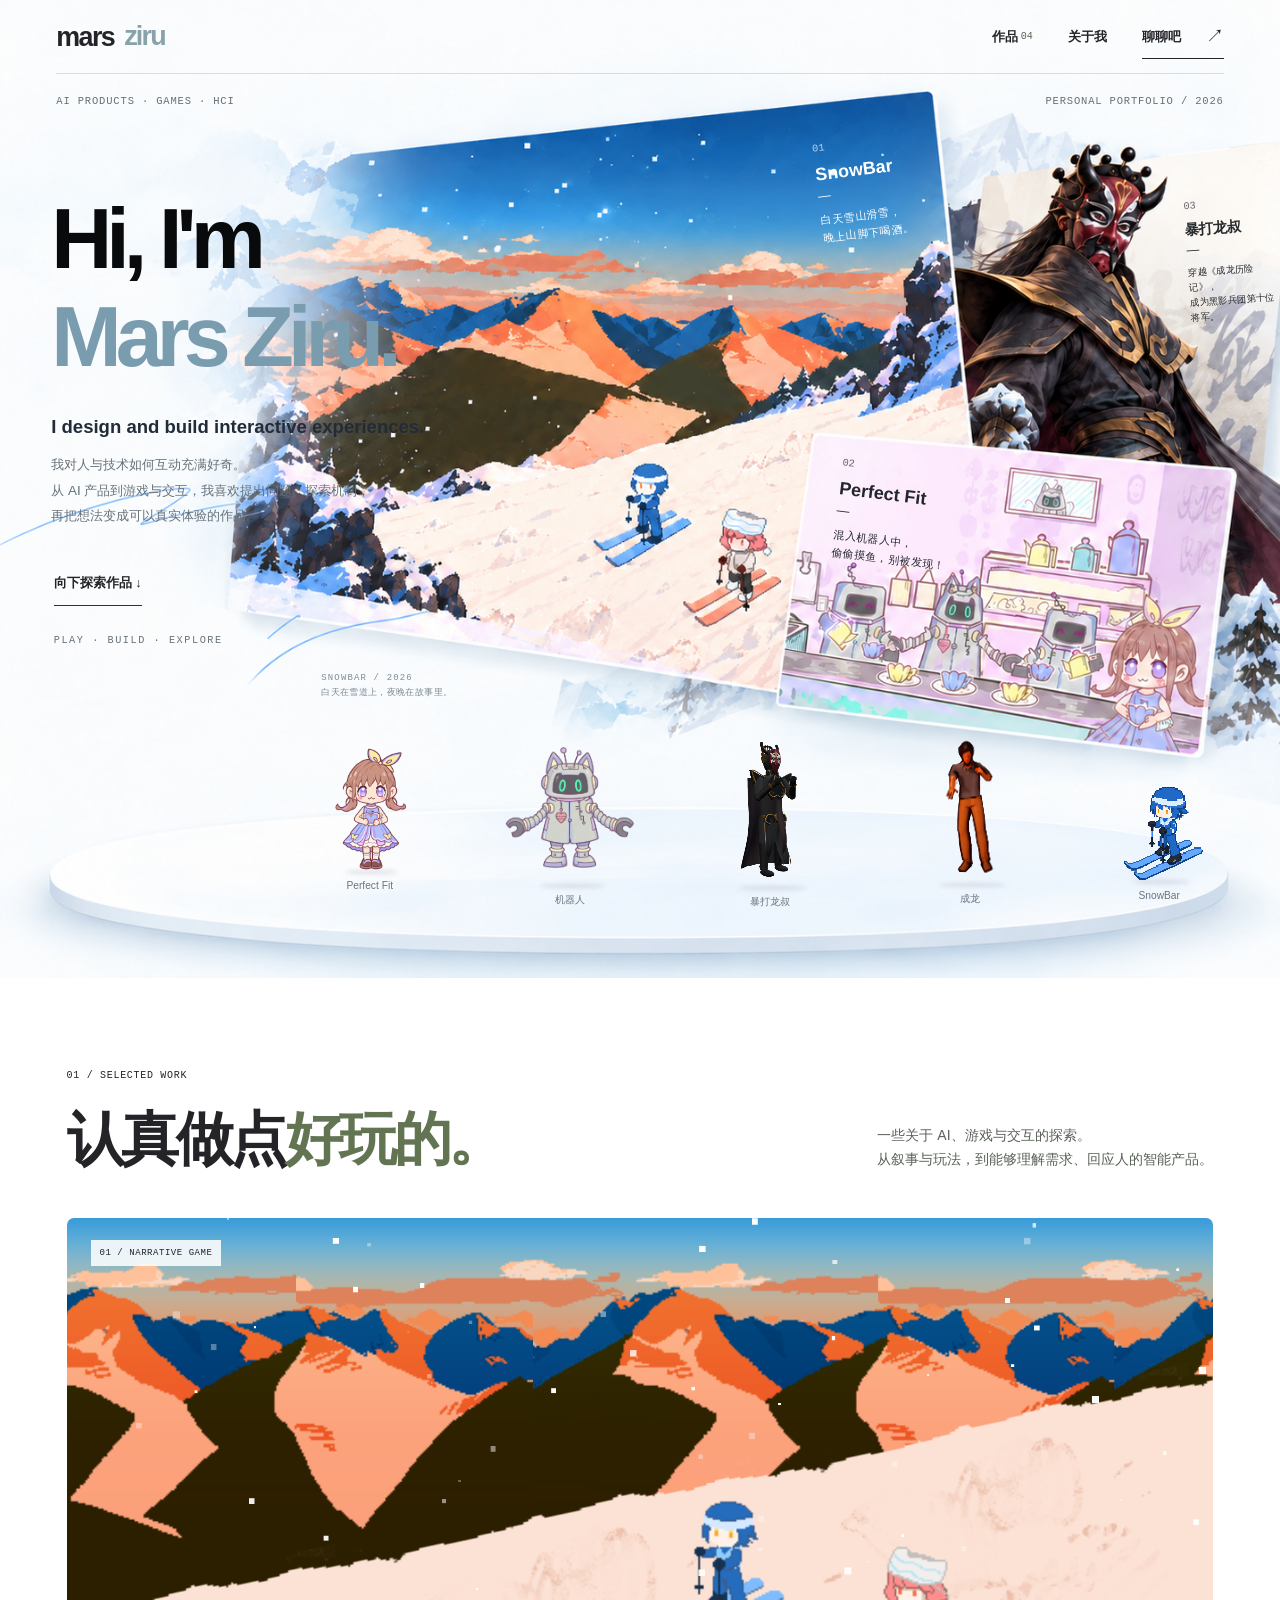
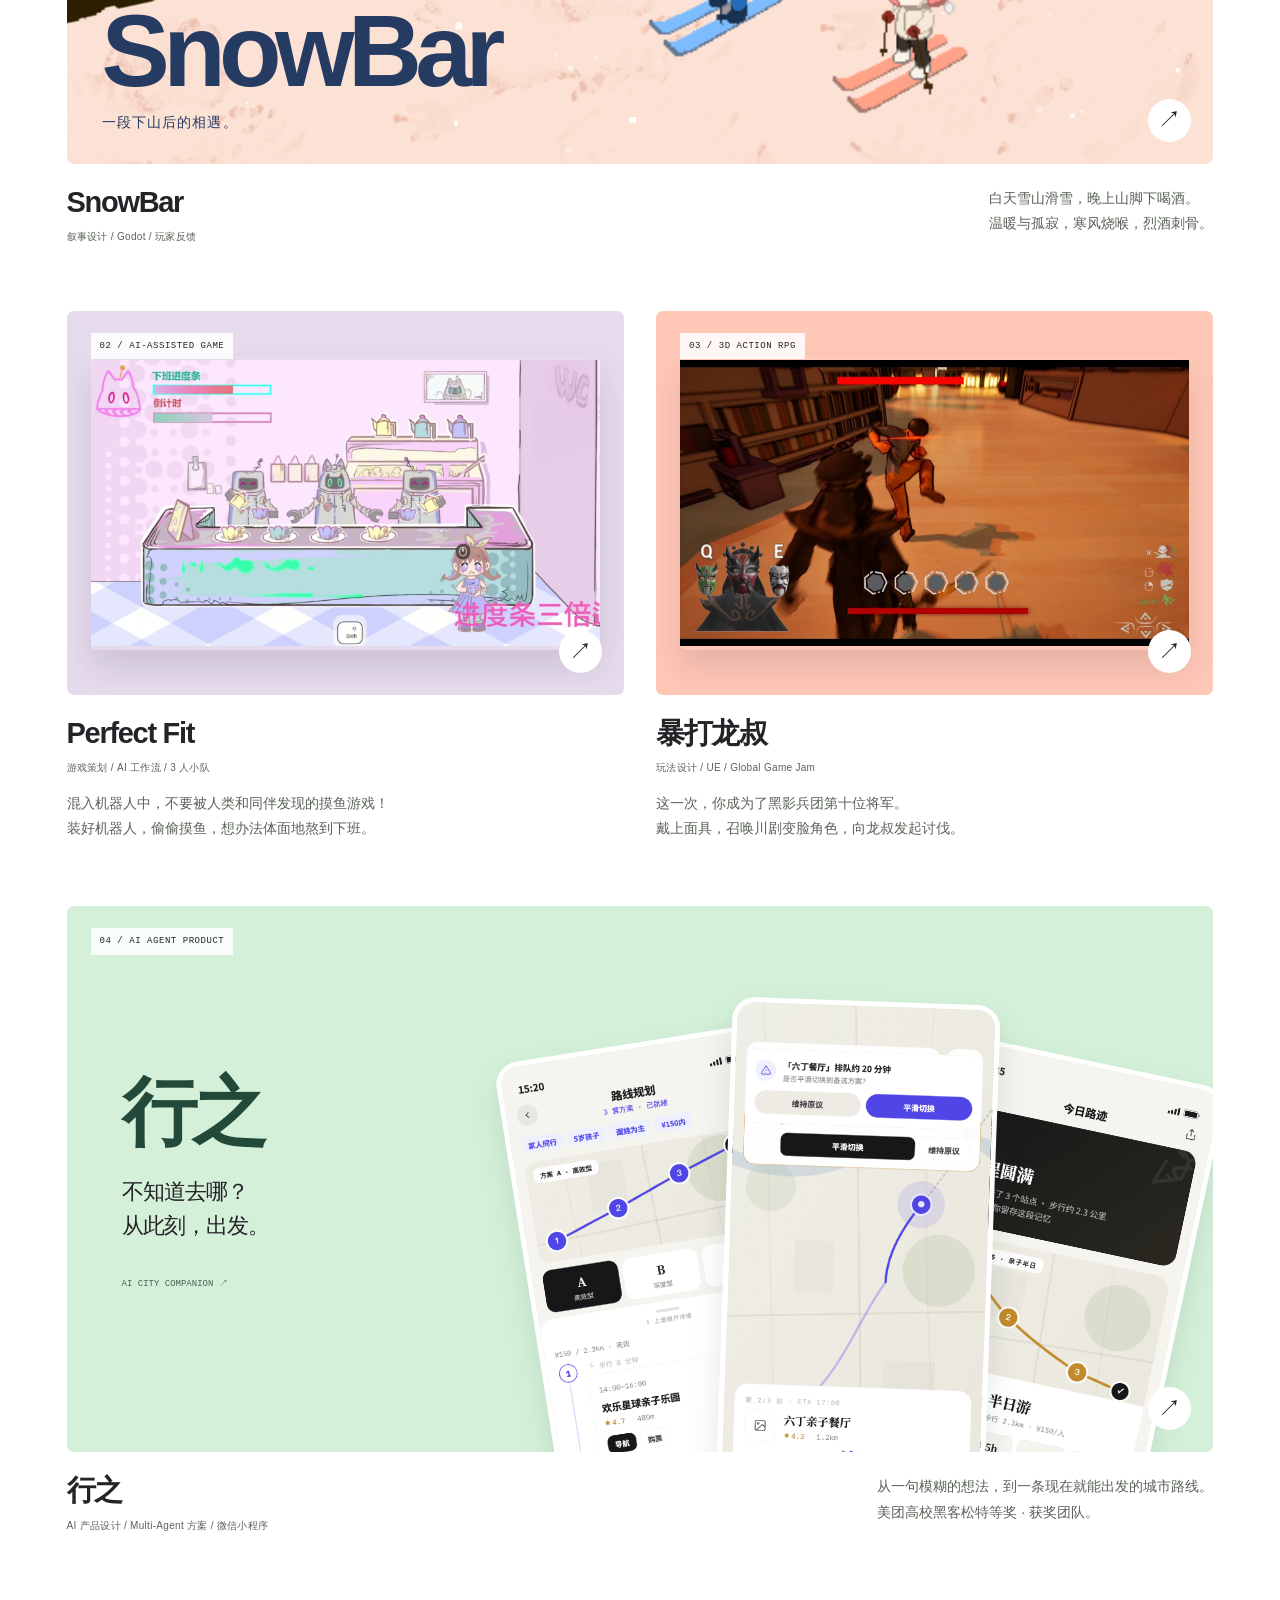
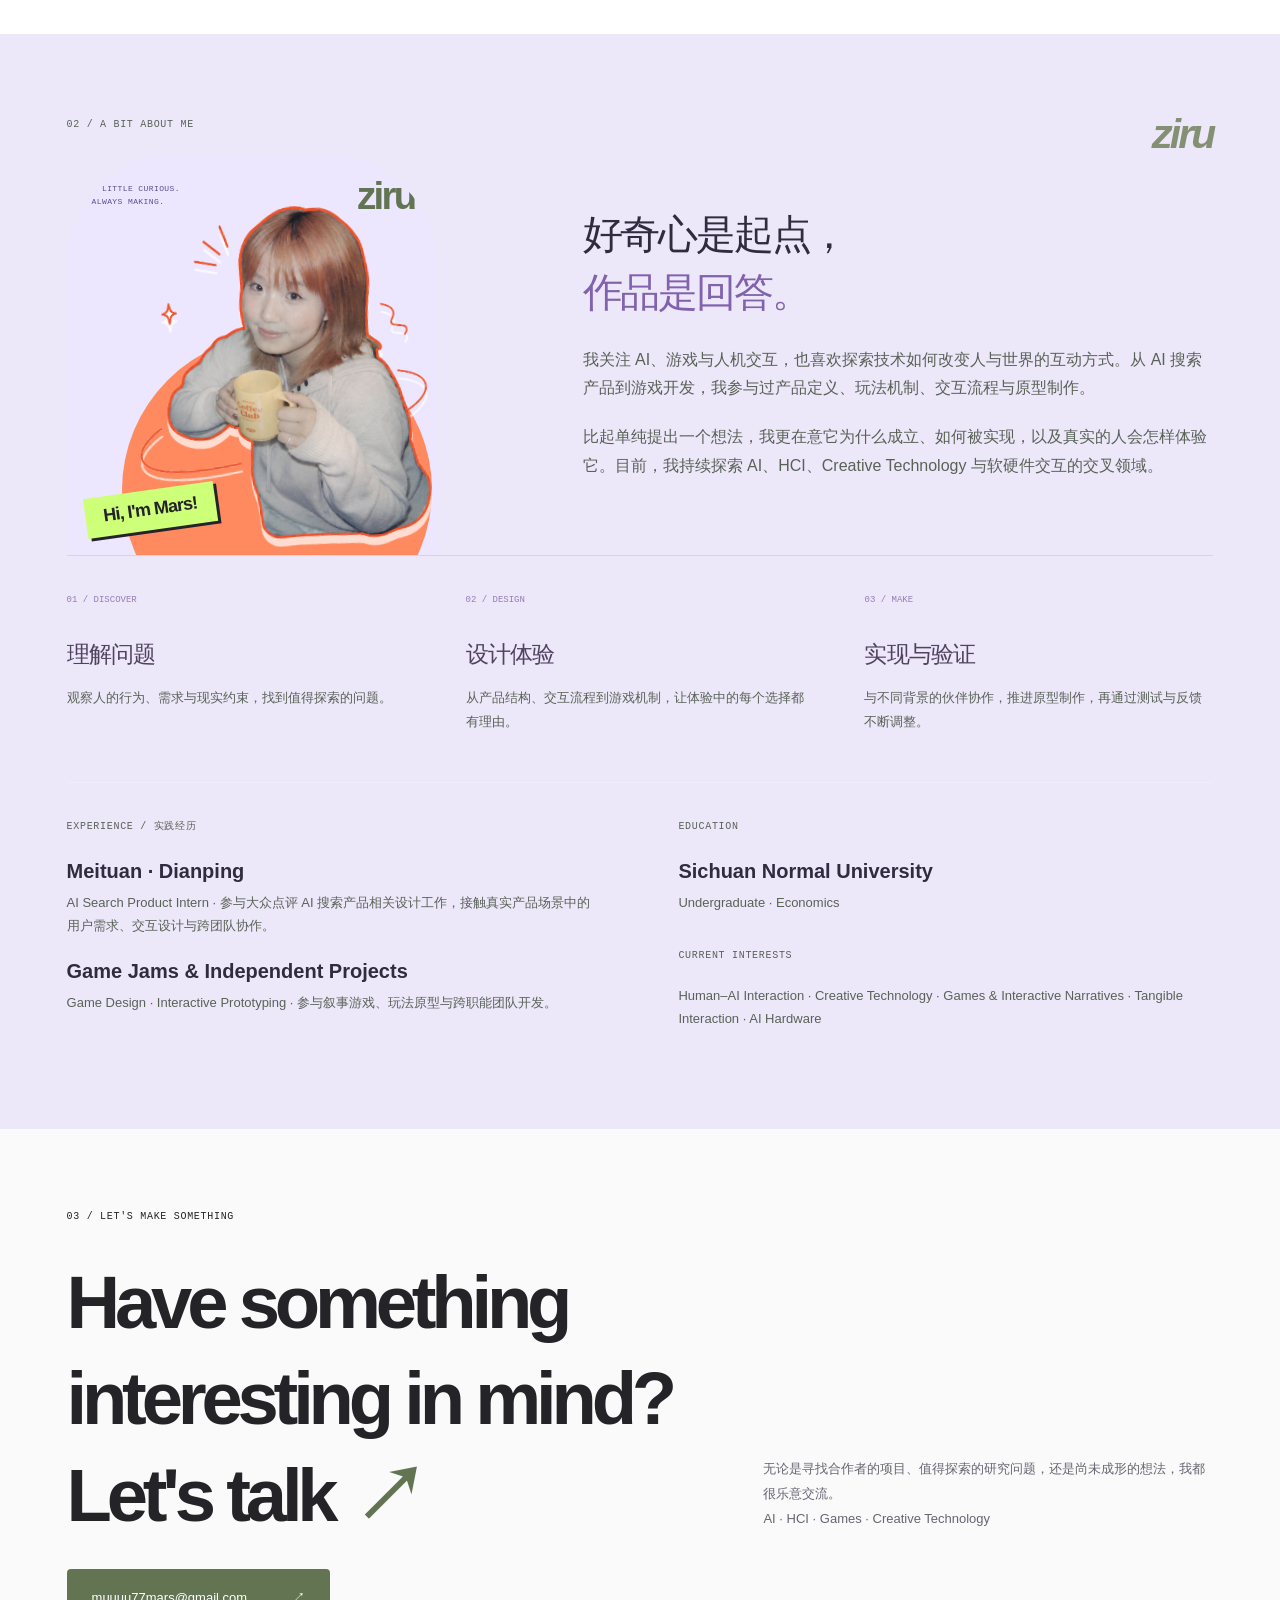
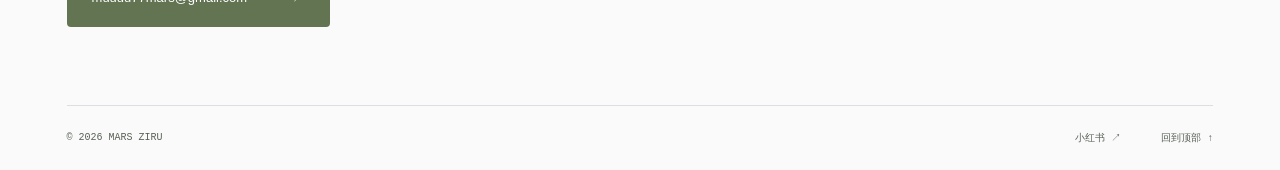
==== figma1.html @ bb366a16 "Update portfolio copy and case study narratives" ====
<!doctype html>
<html lang="zh-CN">
<head><meta charset="utf-8"><meta name="viewport" content="width=device-width,initial-scale=1"><meta name="description" content="Mars Ziru 的个人作品集：游戏、AI 产品与交互实践。"><meta name="theme-color" content="#7255e7"><title>Mars Ziru — Play, Design &amp; Experiments</title><link rel="stylesheet" href="portfolio.css"><link rel="stylesheet" href="characters.css"><link rel="stylesheet" href="reference.css"></head>
<body id="top" class="home">
<a class="skip-link" href="#work">跳到作品</a>
<header class="site-nav wrap"><a class="wordmark" href="#top" aria-label="Mars Ziru 首页">mars <span class="brand-star" aria-hidden="true">ziru</span></a><nav aria-label="主导航"><a href="#work">作品 <span>04</span></a><a href="#about">关于我</a><a class="nav-contact" href="#contact">聊聊吧 <span aria-hidden="true">↗</span></a></nav></header>
<main>
<section class="reference-scene" aria-labelledby="intro-title">
<img class="reference-art" src="assets/cover/reference-scene.png" alt="像素雪山、川剧面具将军与手绘机器人餐厅组成的作品封面" fetchpriority="high">
<div class="reference-topline"><span>AI PRODUCTS · GAMES · HCI</span><span>PERSONAL PORTFOLIO / 2026</span></div>
<div class="reference-copy"><h1 id="intro-title">Hi, I'm<br><span>Mars Ziru.</span></h1><p class="hero-english">I design and build interactive experiences.</p><p>我对人与技术如何互动充满好奇。<br>从 AI 产品到游戏与交互，我喜欢提出问题、探索机制，<br>再把想法变成可以真实体验的作品。</p></div>
<div class="reference-scroll"><strong>向下探索作品 ↓</strong><span>PLAY · BUILD · EXPLORE</span></div>
<div class="reference-caption ref-snow"><small>01</small><h2>SnowBar</h2><span class="caption-dash">—</span><p>白天雪山滑雪，<br>晚上山脚下喝酒。</p></div>
<div class="reference-caption ref-mask"><small>03</small><h2>暴打龙叔</h2><span class="caption-dash">—</span><p>穿越《成龙历险记》，<br>成为黑影兵团第十位将军。</p></div>
<div class="reference-caption ref-fit"><small>02</small><h2>Perfect Fit</h2><span class="caption-dash">—</span><p>混入机器人中，<br>偷偷摸鱼，别被发现！</p></div>
<p class="reference-footnote">SNOWBAR / 2026<br><span>白天在雪道上，夜晚在故事里。</span></p>
<div class="game-stage" aria-label="来自三个游戏的五位角色互动盘子">
<div class="stage-heading"><span>A LITTLE PLAYGROUND</span><div class="stage-actions"><button type="button" id="pause-cast" aria-pressed="false">歇一会 Ⅱ</button><button type="button" id="rotate-cast">打个招呼 ↗</button><button type="button" id="reset-cast">归位 ↺</button></div></div>
<div class="stage-spark spark-one" aria-hidden="true">ziru</div><div class="stage-spark spark-two" aria-hidden="true">ziru</div>
<p class="cast-speech" id="cast-speech" aria-live="polite">一点好奇心，五个小伙伴。</p>
<div class="stage-floor" aria-hidden="true"></div><div class="ski-overlay" id="ski-overlay" hidden><canvas id="ski-canvas" width="1200" height="340" tabindex="0" aria-label="滑雪小游戏：移动鼠标或方向键转弯，点击或空格起跳"></canvas><div class="ski-hud"><span id="ski-score" aria-live="off">SNOWBAR / 0 m</span><button id="stop-ski" type="button">回到盘子 ×</button></div><p class="ski-help"><strong>移动转弯</strong> · 点击 / 空格起跳 · 穿过蓝色旗门</p></div>
<button class="cast-member skier" type="button" data-character="snowbar" aria-label="SnowBar 滑雪主角：拖动移动，点击从右向左滑行，方向键移动"><span class="cast-shadow"></span><img src="assets/characters/snowbar-skier.png" alt="蓝色像素风滑雪小人" draggable="false"><span class="cast-name">SnowBar <i>2D</i></span></button>
<button class="cast-member fit-girl" type="button" data-character="perfect-fit" aria-label="Perfect Fit 主角：拖动移动，鼠标经过打招呼，方向键移动"><span class="cast-shadow"></span><img src="assets/characters/perfect-fit-girl-clean.png" alt="浅紫裙装的手绘迷你女孩" draggable="false"><span class="cast-name">Perfect Fit <i>2D</i></span></button>
<button class="cast-member mask-hero" type="button" data-character="longshu" aria-label="暴打龙叔川剧面具主角：拖动移动，鼠标经过挥袖，方向键移动"><span class="cast-shadow"></span><canvas id="mask-character" width="360" height="460" aria-hidden="true"></canvas><span class="cast-name">暴打龙叔 <i>3D</i></span></button>
<button class="cast-member robot" type="button" data-character="robot" aria-label="Perfect Fit 机器人：拖动移动，鼠标经过打招呼，方向键移动"><span class="cast-shadow"></span><img src="assets/characters/perfect-fit-robot.png" alt="猫耳机器人迷你角色" draggable="false"><span class="cast-name">机器人 <i>2D</i></span></button>
<button class="cast-member jackie" type="button" data-character="jackie" aria-label="成龙迷你角色：拖动移动，鼠标经过出拳、踢腿、闪避，方向键移动"><span class="cast-shadow"></span><canvas id="jackie-character" width="360" height="460" aria-hidden="true"></canvas><span class="cast-name">成龙 <i>2D</i></span></button>
<p class="stage-tip"><button type="button" id="start-ski">雪道挑战 ↗</button><button id="turn-mask" type="button">过两招 ↗</button><a id="cast-project" href="snowbar.html" hidden>了解作品 ↗</a></p>
</div>
</section>
<section class="works wrap" id="work" aria-labelledby="work-title"><header class="section-head"><div><p class="eyebrow">01 / SELECTED WORK</p><h2 id="work-title">认真做点<span>好玩的。</span></h2></div><p>一些关于 AI、游戏与交互的探索。<br>从叙事与玩法，到能够理解需求、回应人的智能产品。</p></header>
<div class="work-grid">
<article class="work-card featured"><a href="snowbar.html" class="work-image snow-media" aria-label="查看 SnowBar 叙事游戏"><img src="assets/snowbar/slope.png" alt="SnowBar 中的两人雪道场景" loading="lazy"><span class="media-index">01 / NARRATIVE GAME</span><span class="open-project" aria-hidden="true">↗</span><span class="snow-word" aria-hidden="true">SnowBar<span>一段下山后的相遇。</span></span></a><div class="work-info"><div><h3><a href="snowbar.html">SnowBar</a></h3><p class="work-tags">叙事设计 / Godot / 玩家反馈</p></div><p>白天雪山滑雪，晚上山脚下喝酒。<br>温暖与孤寂，寒风烧喉，烈酒刺骨。</p></div></article>
<article class="work-card"><a href="perfect-fit.html" class="work-image perfect-media" aria-label="查看 Perfect Fit 工作模拟游戏"><img src="assets/perfect-fit/cover.jpg" alt="Perfect Fit 的工作模拟游戏画面" loading="lazy"><span class="media-index">02 / AI-ASSISTED GAME</span><span class="open-project" aria-hidden="true">↗</span></a><div class="work-info"><div><h3><a href="perfect-fit.html">Perfect Fit</a></h3><p class="work-tags">游戏策划 / AI 工作流 / 3 人小队</p></div><p>混入机器人中，不要被人类和同伴发现的摸鱼游戏！<br>装好机器人，偷偷摸鱼，想办法体面地熬到下班。</p></div></article>
<article class="work-card"><a href="longshu.html" class="work-image longshu-media" aria-label="查看暴打龙叔动作游戏"><img src="assets/longshu/cover.jpg" alt="暴打龙叔的动作游戏画面" loading="lazy"><span class="media-index">03 / 3D ACTION RPG</span><span class="open-project" aria-hidden="true">↗</span></a><div class="work-info"><div><h3><a href="longshu.html">暴打龙叔</a></h3><p class="work-tags">玩法设计 / UE / Global Game Jam</p></div><p>这一次，你成为了黑影兵团第十位将军。<br>戴上面具，召唤川剧变脸角色，向龙叔发起讨伐。</p></div></article>
<article class="work-card featured"><a href="xingzhi.html" class="work-image product-media" aria-label="查看行之 AI 出行产品"><div class="product-heading" aria-hidden="true"><span>行之</span><p>不知道去哪？<br>从此刻，出发。</p><i>AI CITY COMPANION ↗</i></div><div class="phones"><img src="assets/xingzhi/02-ai-result.png" alt="行之生成三条出行路线" loading="lazy"><img src="assets/xingzhi/04-plan-b.png" alt="行之途中提供 Plan B" loading="lazy"><img src="assets/xingzhi/06-recap.png" alt="行程结束后的回顾" loading="lazy"></div><span class="media-index">04 / AI AGENT PRODUCT</span><span class="open-project" aria-hidden="true">↗</span></a><div class="work-info"><div><h3><a href="xingzhi.html">行之</a></h3><p class="work-tags">AI 产品设计 / Multi-Agent 方案 / 微信小程序</p></div><p>从一句模糊的想法，到一条现在就能出发的城市路线。<br>美团高校黑客松特等奖 · 获奖团队。</p></div></article>
</div></section>
<section class="about" id="about"><div class="wrap"><div class="about-top"><p class="eyebrow">02 / A BIT ABOUT ME</p><span aria-hidden="true" class="about-star">ziru</span></div><div class="about-portrait-layout"><div class="intro-visual"><div class="portrait-stage"><span class="portrait-caption">A LITTLE CURIOUS.<br>ALWAYS MAKING.</span><span class="portrait-star" aria-hidden="true">ziru</span><div class="portrait-circle" aria-hidden="true"></div><img src="assets/about/mars-orange-cutout.png" alt="Mars 拿着咖啡，周围有橙色手绘线条" width="900" height="1100"><span class="portrait-sign">Hi, I'm Mars!</span></div></div><div class="about-writing"><div class="about-main"><h2>好奇心是起点，<br><span>作品是回答。</span></h2><div><p>我关注 AI、游戏与人机交互，也喜欢探索技术如何改变人与世界的互动方式。从 AI 搜索产品到游戏开发，我参与过产品定义、玩法机制、交互流程与原型制作。</p><p>比起单纯提出一个想法，我更在意它为什么成立、如何被实现，以及真实的人会怎样体验它。目前，我持续探索 AI、HCI、Creative Technology 与软硬件交互的交叉领域。</p></div></div></div></div><div class="practice" id="fit"><article><span>01 / DISCOVER</span><h3>理解问题</h3><p>观察人的行为、需求与现实约束，找到值得探索的问题。</p></article><article><span>02 / DESIGN</span><h3>设计体验</h3><p>从产品结构、交互流程到游戏机制，让体验中的每个选择都有理由。</p></article><article><span>03 / MAKE</span><h3>实现与验证</h3><p>与不同背景的伙伴协作，推进原型制作，再通过测试与反馈不断调整。</p></article></div><div class="about-resume"><section><p class="eyebrow">EXPERIENCE / 实践经历</p><h3>Meituan · Dianping</h3><p>AI Search Product Intern · 参与大众点评 AI 搜索产品相关设计工作，接触真实产品场景中的用户需求、交互设计与跨团队协作。</p><h3>Game Jams & Independent Projects</h3><p>Game Design · Interactive Prototyping · 参与叙事游戏、玩法原型与跨职能团队开发。</p></section><section><p class="eyebrow">EDUCATION</p><h3>Sichuan Normal University</h3><p>Undergraduate · Economics</p><p class="eyebrow interests-title">CURRENT INTERESTS</p><p>Human–AI Interaction · Creative Technology · Games & Interactive Narratives · Tangible Interaction · AI Hardware</p></section></div></div></section>
<section class="contact wrap" id="contact"><p class="eyebrow">03 / LET'S MAKE SOMETHING</p><div class="contact-heading"><h2>Have something<br>interesting in mind?<br>Let's talk<span aria-hidden="true">↗</span></h2><p class="contact-invite">无论是寻找合作者的项目、值得探索的研究问题，还是尚未成形的想法，我都很乐意交流。<br>AI · HCI · Games · Creative Technology</p><a class="contact-email" href="mailto:muuuu77mars@gmail.com">muuuu77mars@gmail.com <span aria-hidden="true">↗</span></a></div><footer><span>© 2026 MARS ZIRU</span><a href="https://xhslink.cn/m/9JzNvRawGtO" target="_blank" rel="noreferrer">小红书 ↗</a><a href="#top">回到顶部 ↑</a></footer></section>
</main><script src="site.js"></script><script src="vendor/three.min.js"></script><script src="mini-general.js"></script><script src="paper-characters.js"></script><script src="characters.js"></script><script src="ski-game.js"></script><script src="general-hero.js"></script><script src="game-demo.js"></script>
</body></html>
---- portfolio.css ----
/* Mars Ziru — expressive, image-led portfolio. */
:root{--paper:#fafafa;--ink:#242328;--muted:#706e78;--line:#dedde4;--purple:#7255e7;--lilac:#ece7ff;--orange:#fa704c;--mint:#d4f0d9;--pad:clamp(22px,5.2vw,80px);--shell:1440px}
*{box-sizing:border-box}html{scroll-behavior:smooth;scroll-padding-top:95px}body{margin:0;color:var(--ink);background:var(--paper);font-family:-apple-system,BlinkMacSystemFont,"Helvetica Neue","PingFang SC","Microsoft YaHei",sans-serif;-webkit-font-smoothing:antialiased;line-height:1.65}a{color:inherit;text-decoration:none}button{font:inherit}img{display:block;max-width:100%}::selection{background:#ceff79;color:#242328}a:focus-visible,button:focus-visible{outline:3px solid var(--purple);outline-offset:6px}.wrap{max-width:var(--shell);margin:auto;padding-inline:var(--pad)}.skip-link{position:fixed;z-index:100;left:20px;top:-80px;background:var(--ink);color:white;padding:12px}.skip-link:focus{top:15px}.site-nav{height:92px;display:flex;align-items:center;justify-content:space-between}.wordmark{font-size:30px;font-weight:850;letter-spacing:-1.6px;display:flex;align-items:center;gap:10px}.brand-star{font-size:34px;color:var(--purple);font-weight:400}.site-nav nav{display:flex;align-items:center;gap:38px;font-size:13px;font-weight:600}.site-nav nav a{padding:8px 0}.site-nav nav a:hover{color:var(--purple)}.site-nav nav a>span{font:10px monospace;color:var(--muted);vertical-align:super;margin-left:3px}.site-nav nav .nav-contact{border-bottom:1px solid var(--ink)}.nav-contact span{font-size:18px!important;vertical-align:baseline!important;color:inherit!important;margin-left:25px!important}
.opening{padding-top:34px}.intro-topline{display:flex;justify-content:space-between;border-top:1px solid var(--line);padding-top:20px;font:10px/1.6 monospace;letter-spacing:.08em}.intro-topline p{margin:0}.intro-topline>span{color:var(--muted);letter-spacing:.02em}.intro-layout{display:grid;grid-template-columns:1.25fr .9fr;gap:6%;align-items:center;padding-top:45px;padding-bottom:45px}.hello{font-size:20px;margin:0 0 20px}.hello span{color:var(--purple);margin-left:16px;font-size:28px}.intro-copy h1{font-size:clamp(50px,6.7vw,96px);font-weight:750;line-height:1.2;letter-spacing:-.07em;margin:0 0 25px;max-width:8em}.title-dot{color:var(--purple)}.intro-text{color:#65616e;font-size:17px;line-height:1.9;margin:0}.work-link{display:inline-flex;gap:42px;align-items:center;border-bottom:1px solid var(--ink);padding:16px 0 9px;margin-top:14px;font-size:13px;font-weight:650}.work-link span{font-size:23px;transition:transform .25s}.work-link:hover span{transform:translateY(5px)}.portrait-stage{background:var(--lilac);position:relative;isolation:isolate;height:440px;overflow:hidden;border-radius:120px 120px 8px 8px}.portrait-circle{position:absolute;width:330px;height:330px;border-radius:50%;background:#ff8a60;left:15%;bottom:-90px;z-index:-1}.portrait-stage>img{position:absolute;width:94%;max-width:none;height:93%;object-fit:contain;object-position:bottom;bottom:-10px;left:5%;transform:rotate(-4deg);filter:drop-shadow(0 8px 0 rgba(255,255,255,.7))}.portrait-caption{position:absolute;z-index:2;font:9px/1.6 monospace;letter-spacing:.05em;left:28px;top:32px;color:#5d4d92}.portrait-star{position:absolute;right:20px;top:10px;color:var(--purple);font-size:92px;line-height:1}.portrait-sign{position:absolute;z-index:3;bottom:35px;left:18px;background:#ceff79;color:#242328;padding:5px 18px;transform:rotate(-8deg);font-size:20px;letter-spacing:-.05em;font-weight:750;box-shadow:3px 3px 0 var(--ink)}.intro-footer{display:flex;justify-content:space-between;align-items:center;border-block:1px solid var(--line);padding-block:22px;font-size:12px}.intro-footer>span:first-child{color:var(--purple);font-weight:650}.intro-footer p{margin:0;color:var(--muted);font-size:12px;line-height:1.6}.edition{font:9px monospace;letter-spacing:.06em}
.works{padding-block:90px 100px}.eyebrow{font:10px/1.6 monospace;letter-spacing:.07em;margin:0 0 20px}.section-head{display:flex;align-items:end;justify-content:space-between;gap:35px;margin-bottom:42px}.section-head h2{font-size:clamp(34px,4.5vw,60px);line-height:1.25;letter-spacing:-.06em;margin:0;font-weight:650}.section-head h2 span{color:var(--purple)}.section-head>p{font-size:13px;color:var(--muted);margin:0 0 5px}.work-grid{display:grid;grid-template-columns:minmax(0,1fr) minmax(0,1fr);column-gap:32px;row-gap:65px}.work-card.featured{grid-column:1/-1}.work-image{position:relative;display:block;overflow:hidden;border-radius:7px;isolation:isolate;aspect-ratio:1.45;background:#ddd}.work-image>img{width:100%;height:100%;object-fit:contain;transition:transform .55s}.work-image:hover>img{transform:scale(1.025)}.media-index{position:absolute;top:22px;left:24px;font:9px/1.6 monospace;letter-spacing:.06em;z-index:2;background:#ffffffdc;padding:6px 9px;color:#242328}.open-project{position:absolute;right:22px;bottom:22px;width:43px;height:43px;display:grid;place-items:center;background:white;color:#242328;border-radius:50%;font-size:23px;z-index:2;transition:background .2s,transform .2s}.work-image:hover .open-project{background:#ceff79;transform:rotate(45deg)}.work-info{display:flex;justify-content:space-between;gap:24px;padding-top:22px}.work-info h3{font-size:29px;font-weight:650;line-height:1.15;letter-spacing:-.045em;margin:0 0 10px}.work-info h3 a:hover{color:var(--purple)}.work-tags{font-size:10px!important;color:var(--muted);margin:0!important;letter-spacing:.03em}.work-info>p{font-size:13px;line-height:1.8;margin:0;color:#65616e}.work-card:not(.featured) .work-info{flex-direction:column;gap:14px}.snow-media{aspect-ratio:2.1;background:#c8e3ee}.snow-media>img{object-fit:cover;image-rendering:auto}.snow-word{position:absolute;bottom:35px;left:35px;color:#263b62;font-size:clamp(50px,8vw,110px);letter-spacing:-.065em;font-weight:800;line-height:1}.snow-word>span{display:block;font-size:14px;letter-spacing:.08em;margin-top:12px;font-weight:550}.perfect-media{background:#e5dbed;padding:45px 24px}.perfect-media>img{border-radius:5px;box-shadow:0 18px 30px #38214120}.longshu-media{background:#ffc7b6;padding:45px 24px}.longshu-media>img{border-radius:5px;box-shadow:0 18px 30px #38214120}.product-media{aspect-ratio:2.1;background:#d4f0d9;display:grid;grid-template-columns:.8fr 1.2fr;align-items:center;padding:70px 55px 0}.product-heading{align-self:center;padding-bottom:60px}.product-heading>span{font-size:75px;line-height:1;letter-spacing:-.06em;font-weight:650;color:#224939}.product-heading p{font-size:22px;line-height:1.55;letter-spacing:-.04em;margin:25px 0}.product-heading i{font:9px monospace;font-style:normal;color:#446655}.phones{position:relative;height:100%;min-height:350px}.phones img{position:absolute;width:43%;top:25px;border:5px solid #fff;border-radius:23px;box-shadow:0 15px 30px #22493920;transition:transform .4s}.phones img:first-child{left:0;transform:rotate(-9deg);top:65px}.phones img:nth-child(2){left:30%;z-index:2;transform:rotate(2deg)}.phones img:last-child{left:59%;transform:rotate(12deg);top:80px}.product-media:hover .phones img:nth-child(2){transform:translateY(-12px) rotate(2deg)}
.about{background:#282630;color:#fff;padding-block:80px}.about-top{display:flex;justify-content:space-between;align-items:center}.about-top .eyebrow{color:#c3b6fa}.about-star{color:#b7a2ff;font-size:70px;line-height:1}.about-main{display:grid;grid-template-columns:1.1fr 1fr;gap:12%;margin:40px 0 65px}.about-main h2{font-size:clamp(32px,4vw,53px);font-weight:550;line-height:1.45;letter-spacing:-.055em;margin:0}.about-main h2>span{color:#baa8fa}.about-main p{color:#c8c4d0;font-size:14px;line-height:1.95;margin:0 0 20px}.practice{display:grid;grid-template-columns:repeat(3,minmax(0,1fr));gap:50px;border-top:1px solid #ffffff30;padding-top:28px}.practice article>span{font:9px monospace;color:#b6a2f9}.practice h3{font-size:23px;letter-spacing:-.04em;font-weight:500;margin:25px 0 12px}.practice p{color:#b3afbd;font-size:13px;line-height:1.85;margin:0}.contact{padding-top:80px;background:var(--paper)}.contact-heading{display:flex;justify-content:space-between;align-items:end;gap:25px;margin:30px 0 70px}.contact h2{font-size:clamp(40px,5.8vw,78px);line-height:1.3;font-weight:650;letter-spacing:-.07em;margin:0}.contact h2>span{color:var(--purple);margin-left:20px}.contact-email{display:flex;justify-content:space-between;gap:45px;background:var(--purple);color:white;padding:18px 25px;border-radius:4px;font-size:13px;margin-bottom:8px;transition:background .2s}.contact-email:hover{background:#5033c3}.contact footer{display:flex;align-items:center;gap:40px;padding:25px 0;border-top:1px solid var(--line);font:10px monospace;color:var(--muted)}.contact footer>span{margin-right:auto}.contact footer a:hover{color:var(--purple)}.back-to-top{position:fixed;z-index:50;bottom:25px;right:25px;background:#fff;color:#242328;border:1px solid #ddd;width:43px;height:43px;display:grid;place-items:center;border-radius:50%;opacity:0;pointer-events:none;transition:opacity .2s,background .2s;box-shadow:0 3px 15px #2221}.back-to-top.show{opacity:1;pointer-events:auto}.back-to-top:hover{background:var(--orange)}
/* Shared case-study language. */
.case-page{--paper:#fafafa;--ink:#242328;--muted:#686572;--line:#dedde4;--orange:#7255e7;background:var(--paper)}.case-page .nav{background:#fafafaf5;border-bottom:1px solid var(--line)}.case-page .brand{letter-spacing:-.04em}.case-page .case-hero{background:#ece7ff;max-width:none;width:100%;padding-inline:max(var(--pad),calc((100vw - 1184px)/2));padding-block:65px}.case-page .case-hero h1{font-weight:650;color:#4f38ae}.case-page .case-hero .eyebrow{color:#625183}.case-page .case-meta span{border-color:#b6a6e0;border-radius:0;color:#5a477d}.case-page .case-section:nth-of-type(even){background:#f1f0f6}.case-page .case-section .proof{background:#fff}.case-page .case-section .proof b{color:#7255e7}.case-page .case-cta{background:#282630;color:#fff}.case-page .case-cta .button{border-color:#8573aa;color:#fff}.case-page .case-cta .button.light{background:#c7b5ff;color:#282630;border-color:#c7b5ff}.case-page .case-cta .button:hover{background:#7255e7;color:white}.case-page .player-review{background:#fff;border:1px solid #dedde4}.case-page .xingzhi-showcase{background:#d4f0d9}.case-page[data-project="xingzhi"] .case-hero{background:#d4f0d9}.case-page[data-project="xingzhi"] .case-hero h1{color:#245240}.case-page[data-project="snowbar"] .case-hero{background:#dcecf5}.case-page[data-project="snowbar"] .case-hero h1{color:#294763}.case-page[data-project="longshu"] .case-hero{background:#ffe0d4}.case-page[data-project="longshu"] .case-hero h1{color:#813c2b}
@media(min-width:1500px){.portrait-stage{height:490px}.intro-layout{padding-block:65px}.intro-copy h1{max-width:7em}}
@media(max-width:900px){.intro-layout{grid-template-columns:1.1fr 1fr;gap:4%}.intro-copy h1{font-size:58px}.portrait-stage{height:380px;border-radius:90px 90px 5px 5px}.portrait-caption{font-size:8px;left:18px}.portrait-star{font-size:65px}.intro-text{font-size:14px}.work-info>p br{display:none}.product-media{padding:70px 30px 0}.product-heading>span{font-size:55px}.product-heading p{font-size:18px}.phones{min-height:260px}.phones img{border-width:3px;border-radius:16px}.about-main{gap:7%}.practice{gap:25px}}
@media(max-width:600px){html{scroll-padding-top:30px}.site-nav{height:76px}.wordmark{font-size:25px}.brand-star{font-size:27px}.site-nav nav{gap:18px;font-size:11px}.site-nav nav .nav-contact{display:none}.opening{padding-top:14px}.intro-topline{font-size:8px;padding-top:15px}.intro-topline>span{display:none}.intro-layout{grid-template-columns:1fr;padding-block:30px;gap:30px}.hello{font-size:16px;margin-bottom:12px}.intro-copy h1{font-size:clamp(42px,10.8vw,65px);letter-spacing:-.06em;margin-bottom:20px}.intro-text{font-size:14px}.intro-text br:nth-child(2){display:none}.work-link{margin-top:5px;padding-top:10px}.portrait-stage{height:340px;width:100%;border-radius:95px 95px 5px 5px}.portrait-stage>img{width:83%;height:98%;left:16%}.portrait-circle{left:22%;width:270px;height:270px}.portrait-caption{left:23px;top:35px}.portrait-star{right:25px;top:20px;font-size:72px}.portrait-sign{left:20px;bottom:35px}.intro-footer{font-size:10px;gap:20px;padding-block:18px}.intro-footer p{font-size:10px}.edition{display:none}.works{padding-block:60px}.section-head{display:block;margin-bottom:28px}.section-head h2{font-size:34px}.section-head>p{font-size:12px;margin-top:20px}.eyebrow{font-size:9px;margin-bottom:14px}.work-grid{grid-template-columns:1fr;gap:42px}.work-card.featured{grid-column:auto}.work-image{aspect-ratio:1.35;border-radius:5px}.snow-media{aspect-ratio:1.25}.snow-media>img{object-fit:cover}.snow-word{font-size:57px;left:20px;bottom:26px}.snow-word>span{font-size:11px}.media-index{top:14px;left:14px;font-size:8px;padding:5px 7px}.open-project{right:14px;bottom:14px;width:34px;height:34px;font-size:20px}.work-info{flex-direction:column;gap:12px;padding-top:18px}.work-info h3{font-size:25px;margin-bottom:8px}.work-info>p{font-size:12px}.work-tags{font-size:9px!important}.perfect-media,.longshu-media{padding:40px 17px}.product-media{aspect-ratio:auto;min-height:420px;display:block;padding:60px 22px 0}.product-heading{padding-bottom:10px}.product-heading>span{font-size:44px}.product-heading p{font-size:16px;line-height:1.6;margin:12px 0}.product-heading p br{display:none}.product-heading i{display:none}.phones{height:230px;min-height:0;margin-top:15px}.phones img{width:36%;top:12px!important;max-height:none;border-radius:14px}.phones img:first-child{left:8%;top:35px!important}.phones img:nth-child(2){left:33%}.phones img:last-child{left:58%;top:40px!important}.about{padding-block:50px}.about-star{font-size:48px}.about-main{grid-template-columns:1fr;gap:28px;margin:25px 0 35px}.about-main h2{font-size:34px}.about-main p{font-size:13px}.practice{grid-template-columns:1fr;gap:25px}.practice article{border-bottom:1px solid #ffffff20;padding-bottom:25px}.practice article:last-child{border:0;padding-bottom:0}.practice h3{font-size:21px;margin:10px 0}.practice p{font-size:12px}.contact{padding-top:50px}.contact-heading{display:block;margin:20px 0 40px}.contact h2{font-size:40px}.contact-email{margin-top:25px;max-width:260px;font-size:12px;padding:14px 18px}.contact footer{gap:20px;font-size:8px;padding-block:22px}.back-to-top{right:14px;bottom:14px;width:38px;height:38px}.case-page .case-hero{padding-block:40px}.case-page .case-hero h1{font-size:50px}.case-page .proofs{grid-template-columns:1fr}.case-page .proof{min-height:100px}.case-page .proof b{margin-bottom:12px}}
@media(prefers-reduced-motion:reduce){html{scroll-behavior:auto}*,*:before,*:after{animation:none!important;transition:none!important}.back-to-top{transform:none!important}}

/* Light contact panels across all case pages. */
.case-page .case-cta{background:#ede7fa;color:#463750}.case-page .case-cta .button{border-color:#b5a1cc;color:#5e4479}.case-page .case-cta .button.light{background:#d1bfee;color:#3a2c4a;border-color:#c5adde}.case-page .case-cta .button:hover{background:#d9c8ef;color:#3a2c4a}
.character-study .character-study-image{margin:0;max-width:640px}.character-study .character-study-image img{width:100%;height:auto;max-height:790px;object-fit:contain;border-radius:5px;background:#e4deeb}.character-study figcaption{font-size:12px;line-height:1.8;color:var(--muted);margin-top:14px}

.character-model-viewer{margin:28px 0 44px;padding:22px;background:#f2f3f2;border-radius:8px;text-align:center}.model-switch,.model-actions{display:flex;gap:8px;justify-content:center;flex-wrap:wrap}.character-model-viewer button{font:12px inherit;padding:9px 16px;border:1px solid #d9dcd7;border-radius:30px;background:transparent;color:#555c55;cursor:pointer}.character-model-viewer button[aria-pressed=true]{background:#e1e8dd;border-color:#b6c5ae;color:#2d4526}.model-space{height:430px;position:relative;max-width:400px;margin:auto}.model-space canvas{width:100%;height:100%;object-fit:contain;position:relative;z-index:1;cursor:grab;touch-action:none}.model-space canvas:active{cursor:grabbing}.model-pedestal{position:absolute;bottom:18px;left:10%;width:80%;height:30px;border-radius:50%;background:radial-gradient(ellipse,#fff 30%,#e6e6e0 65%,#cccfc6 71%,#fafafa 78%);box-shadow:0 6px 10px -6px #737c6970}.character-model-viewer .model-hint,.character-model-viewer .model-caption{font-size:11px;margin:8px 0 16px;color:#7c8479}.character-model-viewer .model-caption{margin:18px 0 0}@media(max-width:600px){.character-model-viewer{padding:16px 8px}.model-space{height:340px}.character-model-viewer button{padding:9px 12px}}

/* Game opening: a light editorial page with a large, live 3D side portrait. */
.general-hero{position:relative;overflow:hidden;background:radial-gradient(ellipse at 75% 30%,#e7e9e4 0,#f2f2ed 36%,#f8f8f5 72%);border-bottom:1px solid #dedfd7}.general-layout{position:relative;display:grid;grid-template-columns:44% 56%;min-height:760px;align-items:center}.general-copy{position:relative;z-index:2;padding:90px 0 110px}.general-copy .eyebrow{font-size:10px;color:#7e867a;letter-spacing:.12em}.general-kicker{font:10px monospace;letter-spacing:.3em;color:#918266;margin:70px 0 24px}.general-copy h1{font-size:clamp(42px,4.7vw,74px);line-height:1.3;font-weight:600;letter-spacing:-.045em;margin:0 0 26px;color:#292f2b}.general-copy h1 em{font-style:normal;color:#7c433d}.general-description{font-size:14px!important;line-height:2!important;color:#85897e!important}.general-meta{display:flex;flex-wrap:wrap;gap:12px;font-size:10px;color:#8d9286;margin:22px 0 50px}.general-link{font-size:12px;color:#474f42;border-bottom:1px solid #a4ad9b;padding-bottom:10px}.general-render{position:absolute;width:66%;right:-9%;height:100%;top:0;pointer-events:none}.general-render canvas{display:block;width:100%;height:100%;object-fit:cover;filter:drop-shadow(14px 30px 25px #454c3d25);pointer-events:auto}.general-render-label{position:absolute;bottom:35px;left:17%;right:12%;display:flex;align-items:center;justify-content:space-between;font:8px monospace;letter-spacing:.1em;color:#909783;pointer-events:auto}.general-render-label button{font:10px inherit;border:0;background:none;color:#7e896e;cursor:pointer;padding:8px}.general-watermark{position:absolute;right:4%;top:40px;color:#c9c8bb55;font:600 580px/1 serif;writing-mode:vertical-rl;pointer-events:none}
@media(max-width:800px){.general-layout{min-height:690px;grid-template-columns:1fr}.general-copy{padding:60px 0 390px}.general-kicker{margin:30px 0 15px}.general-copy h1{font-size:40px}.general-description{max-width:220px}.general-meta{max-width:210px;margin-bottom:24px}.general-render{height:560px;width:85%;right:-25%;top:auto;bottom:0;opacity:1}.general-render-label{left:12%;right:28%;bottom:20px}.general-render-label>span{display:none}.general-watermark{font-size:370px;top:300px;right:4%}.general-copy{pointer-events:none}.general-copy a{pointer-events:auto}.general-hero .general-copy h1{max-width:90%}}
.general-render canvas{object-fit:contain}

/* Illustration flows across section boundaries instead of living in a card. */
.longshu-flow{position:relative;overflow:hidden;isolation:isolate}.longshu-flow .general-hero{overflow:visible;min-height:760px;background:linear-gradient(110deg,#f6f6f2,#edf0eb);z-index:0}.longshu-flow .general-layout{display:block;min-height:760px}.longshu-flow .general-copy{width:49%;padding-top:90px}.general-art{position:absolute;top:20px;right:-12%;width:min(84vw,1200px);aspect-ratio:2/3;z-index:3;pointer-events:none;transform:translateY(var(--art-scroll,0px));will-change:transform}.general-art canvas{display:block;width:100%;height:100%;object-fit:contain;filter:drop-shadow(0 35px 25px #2728211a);pointer-events:none}.general-art-control{position:absolute;right:29%;top:740px;pointer-events:auto}.general-art-control button{background:#f8f9f4d9;border:1px solid #d2d6c9;color:#7d826e;font-family:inherit;font-size:10px;padding:8px 14px;border-radius:20px;cursor:pointer}.longshu-flow .general-copy,.longshu-flow .case-section .shell{position:relative;z-index:4}.longshu-flow>img{display:block;position:relative;width:49%;margin:80px 0 70px 5.2%;border-radius:4px;z-index:1}.longshu-flow .case-section:not(.character-study){background:transparent;padding:65px 0;min-height:330px}.longshu-flow .case-section:not(.character-study) .case-grid{display:block}.longshu-flow .case-section:not(.character-study) .case-grid>div{width:47%;max-width:590px}.longshu-flow .case-section:not(.character-study) .eyebrow{display:block;margin-bottom:22px;color:#9d8b6b}.longshu-flow .case-section:not(.character-study) h2{font-size:34px;line-height:1.4}.longshu-flow .case-section:not(.character-study) p{font-size:14px;line-height:2;color:#7d8379}.longshu-flow .character-study{position:relative;background:#f2f3ed;border-top:1px solid #e1e3da;margin-top:30px;z-index:4}.longshu-flow .character-study .character-study-image{max-width:430px}.longshu-flow .character-study .character-study-image img{max-height:620px}.longshu-flow .case-cta{position:relative;z-index:4}
@media(max-width:800px){.longshu-flow .general-layout{min-height:740px}.longshu-flow .general-copy{width:90%;padding:60px 0 330px}.general-art{width:130vw;max-width:none;right:-50vw;top:270px}.general-art-control{top:660px;right:42%}.longshu-flow>img{width:76%;margin:40px 0 35px 6%}.longshu-flow .case-section:not(.character-study){padding:40px 0;min-height:240px}.longshu-flow .case-section:not(.character-study) .case-grid>div{width:78%;background:#fafbf7a6;backdrop-filter:blur(3px);padding:14px 14px 14px 0}.longshu-flow .case-section:not(.character-study) h2{font-size:27px}.longshu-flow .case-section:not(.character-study) p{font-size:13px}.longshu-flow .character-study{margin-top:0}.longshu-flow .general-copy h1{font-size:39px}.longshu-flow .general-description{max-width:210px}}
@media(prefers-reduced-motion:reduce){.general-art{transform:none!important}}
body[data-project="longshu"] main.longshu-flow>img{width:48%;margin:80px 0 70px 5.2%}.longshu-flow .case-section:not(.character-study) .case-grid>div{max-width:540px}
@media(max-width:800px){body[data-project="longshu"] main.longshu-flow>img{width:78%;margin:40px 0 35px 6%}}

/* An edge portrait: the page masks half the body, while the full face stays visible. */
.longshu-flow .general-art{left:-175px;right:auto;top:70px;width:640px;max-width:none;aspect-ratio:2/3;clip-path:inset(0 35% 0 0);transform:none!important;z-index:2}.longshu-flow .general-art canvas{filter:drop-shadow(10px 20px 20px #30302716)}.longshu-flow .general-art-control{top:780px;left:210px;right:auto;width:150px}.longshu-flow .general-copy{margin-left:245px;width:70%;padding-top:95px;padding-bottom:90px}.longshu-flow .general-copy h1{font-size:clamp(42px,4.5vw,68px)}.longshu-flow .general-layout{min-height:730px}.longshu-flow .general-hero{min-height:730px}.longshu-flow .general-watermark{right:5%;color:#d3d5c746}.longshu-flow .case-section:not(.character-study) .case-grid{padding-left:245px}.longshu-flow .case-section:not(.character-study) .case-grid>div{width:100%;max-width:800px}.longshu-flow .case-section:not(.character-study){min-height:0}.longshu-flow .character-study .case-grid{padding-left:0}body[data-project="longshu"] main.longshu-flow>img{display:block;width:calc(90% - 245px);max-width:980px;margin:50px 5% 70px calc(5% + 245px)}
@media(max-width:800px){.longshu-flow .general-art{width:450px;left:-140px;top:180px;clip-path:inset(0 37% 0 0)}.longshu-flow .general-art-control{top:580px;left:162px;width:125px}.longshu-flow .general-art-control button{font-size:9px;padding:7px 10px}.longshu-flow .general-copy{margin-left:100px;width:calc(100% - 100px);padding:55px 0 65px}.longshu-flow .general-copy h1{font-size:33px}.longshu-flow .general-copy .eyebrow{font-size:8px;max-width:170px}.longshu-flow .general-kicker{font-size:8px;margin-top:30px}.longshu-flow .general-description{font-size:12px!important;max-width:200px}.longshu-flow .general-layout,.longshu-flow .general-hero{min-height:640px}.longshu-flow .case-section:not(.character-study) .case-grid{padding-left:100px}.longshu-flow .case-section:not(.character-study) .case-grid>div{width:100%;max-width:none;padding:0;background:none;backdrop-filter:none}.longshu-flow .case-section:not(.character-study) h2{font-size:24px}.longshu-flow .case-section:not(.character-study) p{font-size:12px}body[data-project="longshu"] main.longshu-flow>img{width:calc(90% - 100px);margin:30px 5% 40px calc(5% + 100px)}.longshu-flow .character-study .case-grid{padding-left:0}.longshu-flow .general-watermark{font-size:300px;top:320px}}
/* Natural transparent silhouette: no straight mask or white cover over the cape. */
.longshu-flow .general-art{clip-path:none!important;overflow:visible}.longshu-flow .general-hero{border-bottom:0}.longshu-flow .general-art-control{left:204px;width:185px}.longshu-flow .general-art-control button{background:#f7f8f1b8;border-color:#dce1d2;color:#879075}
@media(max-width:800px){.longshu-flow .general-art-control{left:153px;width:165px}}

/* Cover hierarchy: the work opens the portfolio; the personal portrait closes it. */
.folio-cover{display:grid;grid-template-columns:42% 58%;align-items:center;gap:12px;padding:65px 0 42px;min-height:515px}.folio-kicker{font:9px monospace;letter-spacing:.11em;color:#91938d;margin:0 0 33px}.folio-cover h1{font-size:clamp(52px,6vw,86px);font-weight:650;line-height:1.17;letter-spacing:-.07em;margin:0 0 26px;color:#242622}.folio-cover h1>span{color:#6f8067}.folio-cover-copy>p:not(.folio-kicker){font-size:13px;line-height:2;color:#878a83;margin:0 0 20px}.folio-disciplines{display:flex;gap:23px;margin-top:27px;font:8px monospace;letter-spacing:.14em;color:#8c9384}.cover-rail{display:flex;align-items:center;gap:9px;height:380px;padding:15px 0}.cover-tile{height:100%;flex:1;min-width:0;position:relative;border-radius:80px 80px 5px 5px;overflow:hidden;background:#e8eef0;transition:flex .45s cubic-bezier(.2,.75,.2,1),transform .45s,filter .35s;color:#343c38;isolation:isolate}.cover-tile img{display:block;position:absolute;width:100%;height:70%;top:14%;object-fit:cover;transition:transform .6s cubic-bezier(.2,.75,.2,1)}.tile-number{position:absolute;top:32px;left:18px;z-index:2;font:9px monospace;color:#65776a}.tile-name{position:absolute;bottom:25px;left:18px;font-size:12px;writing-mode:vertical-rl;white-space:nowrap;font-weight:600;letter-spacing:.05em;z-index:3}.tile-description{position:absolute;left:20px;bottom:65px;right:15px;font-size:11px;line-height:1.7;opacity:0;transform:translateY(8px);transition:.3s;z-index:4}.tile-arrow{position:absolute;right:14px;bottom:20px;font-size:18px;opacity:.4}.tile-fit{background:#eee7dc}.tile-mask{background:#e8e8df}.tile-ai{background:#e4ece2}.tile-mask img{height:100%;top:7%;object-fit:cover;object-position:40% 0}.tile-ai img{width:78%;height:78%;left:11%;top:9%;object-fit:cover;object-position:top;border-radius:12px;box-shadow:0 8px 20px #50654c17}.tile-snow img{image-rendering:pixelated;opacity:.9}
@supports selector(:has(+ *)){.cover-rail:has(.cover-tile:is(:hover,:focus-visible)) .cover-tile{flex:.72}.cover-rail .cover-tile:is(:hover,:focus-visible){flex:2.15;transform:translateY(-9px)}.cover-tile:has(+ .cover-tile:is(:hover,:focus-visible)),.cover-tile:is(:hover,:focus-visible)+.cover-tile{flex:1.12!important;transform:translateY(-3px)}}
.cover-tile:is(:hover,:focus-visible) .tile-description{opacity:1;transform:translateY(0)}.cover-tile:is(:hover,:focus-visible) .tile-name{writing-mode:horizontal-tb}.cover-tile:is(:hover,:focus-visible) img{transform:scale(1.035)}.cover-tile:is(:hover,:focus-visible) .tile-arrow{opacity:1}.cover-tile:focus-visible{outline:2px solid #7e9470;outline-offset:5px}.tile-fit:is(:hover,:focus-visible) img,.tile-snow:is(:hover,:focus-visible) img{height:56%;top:15%}.tile-mask:is(:hover,:focus-visible) .tile-description{background:#eef0e6d9;padding:7px}.about-portrait-layout{display:grid;grid-template-columns:37% 1fr;gap:8%;align-items:center}.about-portrait-layout .intro-visual{width:100%;max-width:370px}.about-portrait-layout .portrait-stage{height:400px}.about-portrait-layout .about-main{display:block}.about-portrait-layout h2{font-size:40px;margin-bottom:25px}.about-portrait-layout p{font-size:14px}.home .about{background:#eff1e9}.home .about .eyebrow,.home .about .about-star,.home .about h2>span{color:#849073}.home .about .about-main p{color:#7a8270}.home .about .practice{border-color:#d3dbc8}
/* The character is larger; a small playable video sits to its right. */
.longshu-flow .general-art{width:800px;left:-215px;top:55px}.longshu-flow .general-copy{margin-left:385px;width:calc(100% - 385px);padding-top:70px;padding-bottom:65px}.longshu-flow .general-copy h1{font-size:56px}.longshu-flow .general-kicker{margin-top:35px}.longshu-flow .general-layout,.longshu-flow .general-hero{min-height:920px}.longshu-flow .general-description{font-size:12px!important}.longshu-flow .general-meta{margin:18px 0 25px}.longshu-flow .general-art-control{top:930px;left:255px;width:200px}.demo-card{margin-top:32px;max-width:360px}.demo-card .eyebrow{font-size:8px;margin-bottom:10px}.demo-screen{position:relative;aspect-ratio:16/9;border-radius:4px;overflow:hidden;background:#e5e8de}.demo-screen>img{display:block;width:100%;height:100%;object-fit:cover}.demo-screen button{position:absolute;inset:0;border:0;background:linear-gradient(transparent,#171c2455);color:white;font:12px inherit;cursor:pointer;display:flex;gap:8px;align-items:center;justify-content:center}.demo-screen button>span{display:grid;place-items:center;background:#ffffffed;color:#535f48;width:37px;height:37px;border-radius:50%}.demo-screen iframe{width:100%;height:100%;border:0}.demo-card>p:not(.eyebrow){font-size:10px;color:#8a9280;margin:9px 0 5px}.demo-card>a{font-size:10px;color:#859573}.longshu-flow .general-copy{position:relative;z-index:5}.longshu-flow .general-hero{z-index:auto}
@media(max-width:900px){.folio-cover{grid-template-columns:1fr;gap:5px;padding:40px 0 25px}.folio-cover h1{font-size:64px}.cover-rail{height:310px}.folio-disciplines{display:none}.about-portrait-layout{grid-template-columns:1fr;gap:35px}.about-portrait-layout .intro-visual{margin:auto}.about-portrait-layout h2{font-size:34px}}
@media(max-width:600px){.folio-cover h1{font-size:53px}.folio-cover-copy>p:not(.folio-kicker){font-size:12px}.cover-rail{height:260px;gap:6px}.cover-tile{border-radius:50px 50px 4px 4px}.tile-number{left:12px;top:21px;font-size:8px}.tile-name{left:11px;font-size:10px}.tile-description{font-size:9px;left:10px;right:6px;bottom:51px}.tile-arrow{right:8px;font-size:14px}.longshu-flow .general-art{width:440px;left:-145px;top:145px}.longshu-flow .general-copy{margin-left:105px;width:calc(100% - 105px);padding:42px 0 50px}.longshu-flow .general-copy h1{font-size:31px}.longshu-flow .general-layout,.longshu-flow .general-hero{min-height:860px}.longshu-flow .general-art-control{top:610px;left:168px;width:170px}.demo-card{max-width:270px;margin-top:25px}.demo-screen{aspect-ratio:16/10}.demo-card .eyebrow{font-size:7px}.longshu-flow .general-kicker{margin-top:25px}.about-portrait-layout .portrait-stage{height:340px}}
@media(prefers-reduced-motion:reduce){.cover-tile,.cover-tile img,.tile-description{transition:none!important}.cover-tile:is(:hover,:focus-visible){transform:none!important}}
@supports selector(:has(+ *)){.cover-rail .cover-tile:is(:hover,:focus-visible){flex:2.15!important}}
/* Final reading clearance: artwork can cross sections, never reading controls. */
@media(min-width:901px){.longshu-flow .general-copy{margin-left:clamp(440px,38.2vw,550px);width:calc(100% - clamp(440px,38.2vw,550px))}.longshu-flow .general-art{width:clamp(640px,55.55vw,800px);left:clamp(-215px,-14.93vw,-153px)}}
@media(min-width:601px) and (max-width:900px){.longshu-flow .general-art{width:560px;left:-160px}.longshu-flow .general-copy{margin-left:320px;width:calc(100% - 320px)}.longshu-flow .general-copy h1{font-size:38px}}
@media(max-width:600px){.longshu-flow .general-copy{margin-left:0;width:100%;padding-top:42px}.longshu-flow .general-copy h1{font-size:38px}.longshu-flow .general-description{max-width:none}.longshu-flow .general-meta{max-width:none}.longshu-flow .general-art{width:440px;left:-115px;top:345px}.longshu-flow .general-layout,.longshu-flow .general-hero{min-height:1310px}.longshu-flow .general-art-control{top:947px;left:auto;right:24px}.longshu-flow .demo-card{margin-top:660px;max-width:100%}.longshu-flow .general-watermark{top:350px;right:-20px;font-size:260px}.longshu-flow .case-section:not(.character-study) .case-grid{padding-left:0}.longshu-flow .case-section:not(.character-study) p{font-size:14px}}

/* Design specification v1: readable text, quiet navigation and source-image inspection. */
:root{--purple:#627452;--muted:#596257}.folio-cover-copy>p:not(.folio-kicker),.work-info p,.section-head>p{color:#596257;font-size:14px}.folio-kicker,.folio-disciplines,.intro-topline,.tile-number{font-size:12px;color:#596257}.tile-description{font-size:12px}.tile-name{font-size:13px}.case-page .case-section p,.about-portrait-layout p{font-size:16px!important;line-height:1.8!important;color:#596257!important}.general-description{color:#596257!important}.general-meta,.general-kicker,.general-copy .eyebrow,.demo-card .eyebrow,.demo-card>p:not(.eyebrow),.demo-card>a{font-size:12px!important;color:#596257!important}.longshu-flow .general-description{font-size:15px!important}.longshu-flow .general-art-control button{font-size:12px;min-height:44px}.case-page .case-cta{background:#eff1e9;color:#242622}.case-page .case-cta .button,.case-page .case-cta .button.light{color:#36482c;border-color:#a6b89b;background:#f6f8f2}.home .about{background:#eff1e9}.home .about p{color:#596257!important}.portrait-caption{font-size:10px}.nav a,.site-nav nav a{min-height:44px;display:inline-flex;align-items:center}.case-sections-nav{position:sticky;top:0;z-index:12;display:flex;gap:8px;padding:10px var(--pad);overflow:auto;background:#fafafaf2;backdrop-filter:blur(10px);border-bottom:1px solid #dde2d8}.case-sections-nav a{flex-shrink:0;display:flex;align-items:center;min-height:44px;padding:8px 14px;font-size:12px;border-radius:24px;color:#596257}.case-sections-nav a[aria-current=true],.case-sections-nav a:hover{background:#e4ecdd;color:#293a22}.image-expand{display:block;border:0;padding:0;background:transparent;cursor:zoom-in;width:100%;text-align:left}.image-expand>img{width:100%;height:auto}.image-expand:focus-visible{outline:3px solid #627452;outline-offset:5px}.image-viewer{border:1px solid #dbe1d5;border-radius:8px;padding:18px;background:#fafafa;max-width:92vw;max-height:92svh}.image-viewer::backdrop{background:#172014b8}.image-viewer header{display:flex;gap:24px;justify-content:space-between;align-items:center;margin-bottom:12px;font-size:12px}.image-viewer button{min-height:44px;min-width:44px;border:0;background:#e4ecdd;border-radius:6px;cursor:pointer;color:#273721}.image-viewer img{max-width:85vw;max-height:73svh;object-fit:contain;margin:auto}.case-next-link{display:block;margin:24px auto 0;width:max-content;max-width:90%;font-size:14px;border-bottom:1px solid #a6b89b;padding:10px 0}.case-page section[id]{scroll-margin-top:90px}.demo-card>a{display:inline-flex;align-items:center;min-height:44px}.demo-status{font-size:12px!important;color:#596257!important}
@media(max-width:600px){.folio-cover-copy>p:not(.folio-kicker){font-size:14px}.folio-kicker{font-size:10px}.intro-topline{font-size:9px}.tile-number,.tile-name{font-size:11px}.tile-description{display:none}.longshu-flow .general-art{top:405px}.longshu-flow .general-art-control{top:1027px;right:22px}.longshu-flow .general-layout,.longshu-flow .general-hero{min-height:1450px}.longshu-flow .demo-card{margin-top:680px}.case-sections-nav{padding:7px 14px}.case-sections-nav a{padding:7px 11px}.case-page .case-section p{font-size:16px!important}.longshu-flow .general-meta{font-size:12px}.intro-footer p,.intro-footer>span:first-child{font-size:12px}.edition{display:none}}
@media(prefers-reduced-motion:reduce){.case-section{transition:none!important;transform:none!important}.cover-tile{transform:none!important}}
.page-curtain{position:fixed;inset:0;z-index:1000;display:grid;place-items:center;background:var(--transition-color,#eef3f6);clip-path:circle(0px at var(--origin-x,50%) var(--origin-y,50%));pointer-events:none;transition:clip-path .62s cubic-bezier(.58,0,.18,1);will-change:clip-path}.page-curtain-mark{font-size:clamp(70px,13vw,170px);line-height:1;color:#273b4b;opacity:0;transform:scale(.8);transition:opacity .22s ease .28s,transform .4s cubic-bezier(.16,1,.3,1) .2s}.page-leaving .page-curtain{clip-path:circle(var(--end-radius,150vmax) at var(--origin-x,50%) var(--origin-y,50%));pointer-events:auto}.page-leaving .page-curtain-mark{opacity:.34;transform:scale(1)}body>main{transition:opacity .36s ease,transform .36s ease}.page-arriving main{opacity:0;transform:translateY(14px)}.work-card .work-image{transition:box-shadow .3s,transform .3s}.work-card .work-image:active{transform:scale(.988)}.work-card .work-image:hover{box-shadow:0 18px 42px #50678424}
@media(prefers-reduced-motion:reduce){.page-curtain{transition:none}.page-curtain-mark,body>main,.work-card .work-image{transition:none}}
.wordmark .brand-star{font:inherit;font-weight:850;font-size:inherit;line-height:1;letter-spacing:-.065em;color:#88a2aa}.about-star{font-size:clamp(25px,3.2vw,43px);font-weight:800;letter-spacing:-.07em;font-style:italic}.portrait-star{font-size:clamp(26px,3vw,42px);font-weight:850;letter-spacing:-.07em;top:22px;right:22px}.page-curtain-mark{font-size:clamp(52px,10vw,128px);font-weight:850;letter-spacing:-.075em;font-style:italic}
@media(max-width:600px){.wordmark .brand-star{font-size:inherit}.about-star{font-size:28px}.portrait-star{font-size:31px;top:20px;right:18px}}

body[data-project=longshu] main.longshu-flow>button.image-expand{width:calc(90% - 245px);max-width:980px;margin:70px 5% 60px calc(5% + 245px)}.longshu-flow .case-section:not(.character-study) .case-grid{padding-left:0;display:grid;grid-template-columns:180px minmax(0,1fr);gap:48px}.longshu-flow .case-section:not(.character-study) .case-grid>div{max-width:800px}
@media(max-width:800px){body[data-project=longshu] main.longshu-flow>button.image-expand{width:88%;margin:45px 6%}.longshu-flow .case-section:not(.character-study) .case-grid{display:block}.longshu-flow .case-section:not(.character-study) .eyebrow{margin-bottom:20px}}
/* Approved editorial cover — separate, live project links. */
.editorial-cover{position:relative;height:690px;margin-top:28px;isolation:isolate}.editorial-copy{position:relative;padding-top:75px;z-index:5;width:32%;pointer-events:none}.editorial-copy h1{font-size:clamp(55px,6.4vw,92px);line-height:1.16;letter-spacing:-.065em;margin:0 0 28px;font-weight:750}.editorial-copy h1 span{color:#7a9aab}.editorial-copy>p{font-size:15px;line-height:1.9;color:#606971}.editorial-copy a{display:inline-flex;pointer-events:auto;margin-top:55px;min-height:44px}.editorial-copy .editorial-meta{font:11px monospace;letter-spacing:.15em;margin-top:28px}.editorial-art{position:absolute;inset:0;perspective:1400px}.editorial-panel{position:absolute;overflow:hidden;border-radius:5px;background:#f1f5f7;box-shadow:0 14px 30px #334c641c;transition:transform .45s,box-shadow .45s;isolation:isolate}.editorial-panel>img{width:100%;height:100%;object-fit:cover;display:block}.editorial-snow{left:21%;top:12px;width:57%;height:555px;transform:rotate(-7deg);z-index:2}.editorial-snow>img{image-rendering:pixelated;object-position:58% center}.editorial-mask{right:-2%;top:55px;width:27%;height:560px;transform:rotate(5deg);z-index:1;background:#e9eef0}.editorial-mask>img{object-fit:cover;object-position:47% 20%}.editorial-fit{right:0;top:380px;width:38%;height:280px;transform:rotate(7deg);z-index:3;background:#f9e8fc;border:5px solid white}.editorial-fit>img{object-position:center 65%;height:78%;position:absolute;bottom:0}.editorial-label{position:absolute;top:24px;left:24px;right:24px}.editorial-label small{font:10px monospace;letter-spacing:.1em}.editorial-label h2{font-size:23px;margin:6px 0}.editorial-label p{font-size:13px;line-height:1.6;margin:8px 0}.editorial-snow .editorial-label{color:#fff;text-align:right;text-shadow:0 1px 4px #123d7066}.editorial-fit .editorial-label{top:12px;left:15px}.editorial-fit .editorial-label p{position:absolute;right:0;top:5px;font-size:12px}.editorial-mask .editorial-label{top:auto;bottom:20px;color:#fff;text-shadow:0 2px 5px #000}.editorial-enter{position:absolute;left:50%;top:54%;transform:translate(-50%,-50%);background:#ffffffed;padding:12px 22px;white-space:nowrap;font-size:13px;opacity:0;transition:opacity .25s}.editorial-panel:is(:hover,:focus-visible){z-index:6;transform:rotate(0) translateY(-10px);box-shadow:0 22px 50px #334c642a;outline:2px solid #799eaf;outline-offset:5px}.editorial-panel:is(:hover,:focus-visible) .editorial-enter{opacity:1}.home .editorial-cover+.game-stage{margin-top:0;height:270px}.editorial-art:has(.editorial-fit:hover) .editorial-snow{transform:rotate(-9deg) translateX(-8px)}
@media(max-width:900px){.editorial-cover{height:710px}.editorial-copy{width:65%;padding-top:15px}.editorial-copy h1{font-size:60px}.editorial-copy a{margin-top:10px}.editorial-copy .editorial-meta{display:none}.editorial-snow{left:5%;top:320px;width:66%;height:330px}.editorial-mask{top:60px;width:34%;height:440px;right:0}.editorial-fit{top:500px;width:45%;height:200px}.editorial-label p{font-size:11px}.editorial-fit .editorial-label p{display:none}}
@media(max-width:600px){.editorial-cover{height:790px;margin-top:5px}.editorial-copy{width:100%;padding-top:28px}.editorial-copy h1{font-size:58px}.editorial-copy>p{font-size:14px}.editorial-snow{left:0;top:350px;width:77%;height:300px;transform:rotate(-5deg)}.editorial-mask{top:360px;width:40%;height:300px;right:-3%}.editorial-mask .editorial-label{left:10px;right:5px;bottom:15px}.editorial-mask .editorial-label small,.editorial-mask .editorial-label p{display:none}.editorial-mask .editorial-label h2{font-size:15px}.editorial-fit{width:69%;top:610px;height:175px;right:0;transform:rotate(5deg)}.editorial-label{top:14px;left:12px;right:12px}.editorial-label h2{font-size:19px}.editorial-label small{font-size:8px}.editorial-snow .editorial-label p{font-size:12px}.home .editorial-cover+.game-stage{height:268px;margin-top:20px}}
@media(prefers-reduced-motion:reduce){.editorial-panel,.editorial-enter{transition:none}.editorial-panel:is(:hover,:focus-visible){transform:none}}
.editorial-copy h1{white-space:nowrap;font-size:clamp(52px,6.1vw,88px);text-shadow:0 0 24px #fafafa,0 0 12px #fafafa}.editorial-copy{width:40%}.editorial-fit .editorial-label{background:#f9e8fc;padding:5px;top:0;left:0;right:0;min-height:68px}.editorial-fit>img{height:74%}
@media(max-width:900px){.editorial-copy{width:100%}.editorial-copy h1{font-size:60px}}
@media(max-width:600px){.editorial-copy h1{font-size:52px}.editorial-fit .editorial-label{min-height:55px}.editorial-fit .editorial-label h2{margin:3px 0}}
/* Finished cover art and editorial rhythm. */
.home .site-nav{height:82px}.home .opening{padding-top:0}.editorial-cover{height:690px;margin-top:12px}.editorial-copy{padding-top:78px}.editorial-copy h1{letter-spacing:-.07em}.editorial-copy>p{max-width:235px}.editorial-copy a{margin-top:90px}.editorial-snow{left:20%;top:25px;width:58%;height:555px;transform:rotate(-7deg)}.editorial-snow>img{image-rendering:auto;object-position:50% 50%}.editorial-fit{top:391px;right:0;width:37%;height:300px}.editorial-fit>img{position:static;width:100%;height:100%;object-fit:cover;object-position:50% 56%}.editorial-fit .editorial-label{background:none;min-height:0;padding:0;top:17px;left:17px;right:17px}.editorial-fit .editorial-label small{display:none}.editorial-fit .editorial-label h2{font-size:22px;margin:0 0 10px}.editorial-fit .editorial-label p{position:static;font-size:12px;line-height:1.6;max-width:42%;margin-top:0}.editorial-mask{top:72px;right:-2%;width:28%;height:540px}.editorial-mask>img{position:absolute;width:140%;height:140%;max-width:none;left:-25%;top:0;object-fit:cover;object-position:50% 0}.editorial-mask .editorial-label{top:22px;bottom:auto;left:auto;right:12px;width:47%;color:#28343a;text-shadow:0 0 12px #eef2f4}.editorial-mask .editorial-label h2{font-size:20px}.editorial-mask .editorial-label p{font-size:12px}.editorial-mask .editorial-label small{font-size:9px}.cover-note{position:absolute;top:600px;left:24%;font:10px/1.7 monospace;letter-spacing:.13em;color:#607585}.cover-note span{font:12px/1.7 sans-serif;letter-spacing:.03em}.home .editorial-cover+.game-stage{margin-top:8px}.editorial-panel:focus-visible{z-index:7}.editorial-panel:focus-visible .editorial-enter{opacity:1}
@media(max-width:1100px) and (min-width:901px){.editorial-copy h1{font-size:64px}.editorial-copy a{margin-top:65px}.editorial-mask .editorial-label p{display:none}.editorial-fit .editorial-label p{font-size:11px}.editorial-mask .editorial-label h2{font-size:17px}}
@media(max-width:900px){.editorial-cover{height:790px}.editorial-copy{padding-top:28px}.editorial-copy a{margin-top:20px}.editorial-snow{left:2%;top:355px;width:67%;height:365px}.editorial-mask{top:120px;right:0;width:34%;height:440px}.editorial-fit{top:567px;right:0;width:44%;height:220px}.editorial-fit .editorial-label p{display:block;max-width:52%;font-size:11px}.editorial-mask .editorial-label{top:auto;bottom:20px;left:15px;width:auto;color:#fff;text-shadow:0 2px 5px #000}.editorial-mask .editorial-label p{display:none}.cover-note{display:none}}
@media(max-width:600px){.editorial-cover{height:830px}.editorial-copy h1{font-size:clamp(44px,12.8vw,58px)}.editorial-copy>p{font-size:14px}.editorial-snow{left:1%;top:350px;width:80%;height:285px;transform:rotate(-5deg)}.editorial-mask{top:365px;right:-1%;width:38%;height:300px}.editorial-fit{top:632px;right:2%;width:78%;height:190px;transform:rotate(5deg)}.editorial-fit .editorial-label{top:10px;left:10px}.editorial-fit .editorial-label h2{font-size:18px}.editorial-fit .editorial-label p{font-size:11px;max-width:55%}.editorial-mask .editorial-label{bottom:28px;left:10px;right:7px}.editorial-mask .editorial-label h2{font-size:14px}.editorial-mask .editorial-label small{display:none}.editorial-snow .editorial-label{top:15px;right:15px;left:12px}.editorial-snow .editorial-label h2{font-size:20px}.editorial-snow .editorial-label small{font-size:9px}.editorial-snow .editorial-label p{font-size:12px}.home .editorial-cover+.game-stage{margin-top:10px}}
@media(max-width:600px){.editorial-cover{height:960px}.editorial-snow{top:350px;left:2%;width:96%;height:285px}.editorial-mask{top:675px;left:0;right:auto;width:42%;height:260px;transform:rotate(-5deg);z-index:2}.editorial-mask>img{width:125%;height:130%;left:-15%}.editorial-mask .editorial-label{bottom:10px;left:12px;right:5px}.editorial-fit{top:645px;right:0;width:67%;height:210px;z-index:3}.editorial-mask:is(:hover,:focus-visible){z-index:6}.editorial-fit .editorial-label p{max-width:65%;font-size:10px}.editorial-fit .editorial-label h2{font-size:17px}.editorial-snow .editorial-label{top:18px;right:15px}.editorial-snow .editorial-label p{font-size:12px}.home .editorial-cover+.game-stage{margin-top:0}}
.cover-note{top:626px}
@media(max-width:600px){.editorial-mask .editorial-label p{display:block;font-size:10px;line-height:1.5;margin:4px 0 0;color:white;text-shadow:0 1px 3px #000}.editorial-mask .editorial-label{bottom:10px}}

/* Portfolio copy expansion: preserve the existing cover and character interactions. */
.reference-copy h1{font-size:clamp(44px,6vw,92px);line-height:1.12;max-width:8.5em}.reference-copy .hero-english{font-size:clamp(13px,1.45vw,19px);font-weight:650;color:#222c39;margin:20px 0 8px}.reference-copy p{overflow-wrap:anywhere}.about-resume{display:grid;grid-template-columns:1fr 1fr;gap:clamp(24px,6vw,88px);border-top:1px solid #ffffff35;margin-top:48px;padding-top:36px}.about-resume h3{font-size:20px;margin:18px 0 3px}.about-resume p:not(.eyebrow){font-size:13px;line-height:1.8;color:#c8c4d0;margin:0 0 18px}.about-resume .interests-title{margin-top:34px}.contact-heading{flex-wrap:wrap}.contact-invite{max-width:450px;font-size:13px;line-height:1.9;color:#686572}.case-lead{font-size:clamp(18px,2.2vw,26px)!important;line-height:1.65!important;font-weight:650;color:#283845!important}.longshu-story{background:#f2f3ed}.longshu-story .case-grid>div{max-width:840px}.longshu-story p{margin-bottom:18px}.work-info>p{overflow-wrap:anywhere}@media(max-width:700px){.reference-copy h1{font-size:clamp(39px,10vw,65px)}.reference-copy .hero-english{font-size:12px;max-width:22em}.reference-copy p br{display:none}.about-resume{grid-template-columns:1fr;gap:12px}.contact-invite{order:3}.longshu-story .case-grid>div{width:100%!important;padding-left:0!important}}

/* Xingzhi: cultural computing and two distinct architecture layers. */
.xingzhi-hero h1 small{font-size:.22em;letter-spacing:.1em;vertical-align:middle}.fact-note{font-size:12px!important;color:#617268!important;border-left:2px solid #a5c7b5;padding-left:15px}.culture-grid{display:grid;grid-template-columns:1fr 1fr;gap:16px;margin:28px 0}.culture-grid article,.architecture-layer{background:#fff;border:1px solid #dce7df;padding:23px}.culture-grid strong{color:#245240}.culture-grid p{font-size:13px!important;line-height:1.8!important;margin:10px 0 0}.architecture-layer{margin:20px 0}.architecture-layer h3{margin:0 0 20px;font-size:18px}.architecture-layer h3 small{font:10px monospace;color:#5c8071;margin-left:8px}.architecture-steps{display:grid;grid-template-columns:repeat(5,minmax(0,1fr));gap:8px}.architecture-steps span{padding:13px 8px;background:#eaf3ed;text-align:center;font-weight:700;font-size:13px;overflow-wrap:anywhere}.architecture-steps small{font-size:10px;font-weight:400;color:#557062}.concept-badge{display:inline-block;margin-left:8px;font:9px monospace;font-style:normal;color:#547668;border:1px solid #adcbb8;padding:3px 5px}.screen-flow figcaption{flex-wrap:wrap}@media(max-width:800px){.architecture-steps{grid-template-columns:repeat(2,minmax(0,1fr))}.culture-grid{grid-template-columns:1fr}.xingzhi-hero h1 small{display:block;font-size:.28em;margin-top:5px}}
---- characters.css ----
/* Small cast, generous space. All stage surfaces stay light. */
.intro-visual{min-width:0}.intro-visual .portrait-stage{height:400px;border-radius:110px 110px 8px 8px}.intro-visual .portrait-stage>img{height:98%;width:88%;left:12%}.intro-visual .portrait-caption{top:28px;left:25px;font-size:8px}.intro-visual .portrait-star{font-size:75px}.intro-visual .portrait-sign{font-size:18px;bottom:25px}.intro-visual .portrait-circle{width:310px;height:310px;bottom:-90px}
.game-stage{height:250px;position:relative;isolation:isolate;background:#f0edf8;border:1px solid #e5dff0;border-radius:10px;overflow:hidden;user-select:none;margin-top:10px;background-image:radial-gradient(ellipse at 20% 115%,#e1eddf 0,transparent 55%),radial-gradient(ellipse at 83% 0,#eae3fc 0,transparent 45%)}.stage-heading{position:absolute;top:19px;left:25px;right:20px;display:flex;justify-content:space-between;align-items:center;z-index:7;pointer-events:none}.stage-heading>span{font:8px/1.4 monospace;letter-spacing:.1em;color:#8e7ba5}.stage-actions{display:flex;gap:15px}.stage-heading button{font:9px/1.5 inherit;color:#8d7aa1;cursor:pointer;background:none;border:0;padding:4px;pointer-events:auto}.stage-heading button:hover{color:#7255e7}.stage-spark{position:absolute;pointer-events:none;color:#c8b9e3}.spark-one{font-size:29px;right:28%;top:57px}.spark-two{font-size:23px;left:24%;top:84px}.stage-floor{position:absolute;bottom:38px;left:4%;width:92%;height:41px;border:1px solid #d9d3e2;border-radius:50%;background:#e5dfee77;z-index:-1}.stage-floor:after{content:"";position:absolute;inset:8px 10%;border:1px dashed #cdc3d780;border-radius:50%}.cast-member{position:absolute;bottom:56px;width:74px;height:84px;border:0;background:none;padding:0;cursor:grab;touch-action:none;z-index:3;transform:translate(var(--dx,0px),var(--dy,0px));will-change:transform}.cast-member:active{cursor:grabbing}.cast-member.dragging{z-index:9;filter:drop-shadow(0 8px 5px #7f688729)}.cast-member>img,.cast-member>canvas{position:absolute;inset:0;width:100%;height:100%;object-fit:contain;pointer-events:none;transform-origin:50% 90%}.skier{left:12%;height:77px;width:65px;bottom:57px}.skier img{image-rendering:pixelated}.fit-girl{left:29%;height:76px;width:61px;bottom:64px}.robot{left:43%;height:66px;width:64px;bottom:61px}.mask-hero{left:67%;height:90px;width:75px}.jackie{left:81%;height:90px;width:75px}.cast-shadow{position:absolute;left:24%;right:20%;bottom:1px;height:4px;border-radius:50%;background:#a69bb04d;filter:blur(2px)}.cast-name{position:absolute;bottom:-17px;left:50%;transform:translateX(-50%);font-size:7px;white-space:nowrap;color:#93829c;pointer-events:none}.cast-name i{display:none}.stage-tip{position:absolute;bottom:12px;right:25px;font-size:9px;margin:0;z-index:8}.stage-tip button{cursor:pointer;background:none;border:0;border-bottom:1px solid #c1b2d2;color:#80609f;padding:3px 0;font-size:9px}.cast-speech{position:absolute;top:62px;left:50%;transform:translateX(-50%);max-width:70%;width:max-content;margin:0;padding:7px 14px;background:#ffffffcb;border:1px solid #ffffffbd;border-radius:20px;font-size:10px;color:#83718f;z-index:8;opacity:0;pointer-events:none;transition:opacity .2s}.game-stage.has-message .cast-speech{opacity:1}.cast-member.do-action>img{animation:cast-hop .7s ease-in-out}.skier.do-action>img{animation:cast-ski .85s ease-in-out}.robot.do-action>img{animation:robot-wave .8s ease-in-out}
@keyframes cast-hop{0%,100%{transform:translateY(0) rotate(0)}30%{transform:translateY(-12px) rotate(-7deg)}65%{transform:translateY(-5px) rotate(7deg)}}@keyframes cast-ski{0%,100%{transform:translateX(0) rotate(0)}35%{transform:translateX(18px) rotate(8deg)}70%{transform:translateX(-8px) rotate(-5deg)}}@keyframes robot-wave{0%,100%{transform:rotate(0)}25%{transform:rotate(-9deg) translateY(-5px)}65%{transform:rotate(9deg) translateY(-3px)}}
.home .about{background:#ede7fa;color:#302b3e}.home .about-top .eyebrow{color:#826aab}.home .about-star{color:#9a7bc8}.home .about-main h2>span{color:#8162ad}.home .about-main p{color:#72647d}.home .practice{border-top-color:#cec0e0}.home .practice article>span{color:#967cb6}.home .practice h3{color:#51425f}.home .practice p{color:#82718d}
@media(max-width:900px){.intro-visual .portrait-stage{height:340px}.game-stage{height:230px}.skier{left:8%}.fit-girl{left:26%}.robot{left:43%}.mask-hero{left:65%}.jackie{left:81%}}
@media(max-width:600px){.intro-visual .portrait-stage{height:340px;width:100%;max-width:440px;margin:auto}.intro-visual .portrait-stage>img{width:85%;left:15%}.game-stage{height:226px;margin-top:0;border-radius:7px}.stage-heading{left:14px;right:12px;top:13px}.stage-heading>span{font-size:6px}.stage-actions{gap:6px}.stage-heading button{font-size:8px;min-height:30px}.stage-floor{left:3%;width:94%;bottom:40px;height:39px}.cast-member{width:46px;height:65px;bottom:58px}.skier{left:5%;width:45px;height:59px}.fit-girl{left:23%;width:43px;height:60px;bottom:65px}.robot{left:42%;width:44px;height:54px;bottom:61px}.mask-hero{left:64%;width:48px;height:70px}.jackie{left:81%;width:48px;height:70px}.cast-name{font-size:5px;bottom:-12px}.stage-tip{bottom:12px;right:17px}.stage-tip button{font-size:9px;min-height:25px}.cast-speech{top:62px;font-size:9px;max-width:85%}.spark-one{right:20%;top:61px;font-size:22px}.spark-two{left:20%;top:90px;font-size:17px}.home .practice article{border-color:#d6c8e5}}
@media(prefers-reduced-motion:reduce){.cast-member.do-action>img{animation:none!important}.cast-speech{transition:none}}
/* One plate, directly on the page — no panel around the playground. */
.game-stage{background:transparent;background-image:none;border:0;border-radius:0;box-shadow:none;overflow:visible}.game-stage .stage-spark,.game-stage .stage-heading>span{display:none}.game-stage .stage-heading{top:18px}.game-stage .stage-floor{bottom:35px;left:2%;width:96%;height:71px;background:radial-gradient(ellipse at 50% 25%,#fdfcf9 5%,#eeece7 64%,#d7d4cd 72%,#f6f4f0 77%,#e0ddd6 91%,#f5f3ee 98%);border:1px solid #d7d3ca;box-shadow:0 8px 0 -4px #dedbd3,0 14px 15px -12px #4e463430}.game-stage .stage-floor:after{inset:10px 5%;border:1px solid #d9d5cc;background:none}.cast-member{bottom:62px}.fit-girl{bottom:70px}.robot{bottom:67px}.skier{bottom:64px}.game-stage .cast-name{color:#a29a8e}.game-stage .cast-speech{background:#fffffff2;color:#807362;border-color:#eee9df}.game-stage .stage-actions button,.game-stage .stage-tip button{color:#958572}.game-stage .stage-tip button{border-color:#d8cfbf}
@media(max-width:600px){.game-stage{background:none;border:0;box-shadow:none}.game-stage .stage-floor{height:50px;bottom:38px;left:1%;width:98%}.game-stage .stage-floor:after{inset:7px 5%}.cast-member{bottom:59px}.fit-girl{bottom:65px}.robot{bottom:62px}.skier{bottom:60px}}

/* A little larger, still small enough to leave the plate breathing room. */
.game-stage{height:285px}.skier{width:85px;height:96px;left:10%;bottom:66px}.fit-girl{width:81px;height:101px;left:27%;bottom:70px}.robot{width:82px;height:87px;left:43%;bottom:68px}.mask-hero,.jackie{width:105px;height:126px;bottom:56px}.mask-hero{left:64%}.jackie{left:80%}.cast-name{font-size:8px}.stage-floor{height:76px}.stage-tip{display:flex;gap:20px}.stage-tip button{font-size:10px}.cast-member canvas{filter:drop-shadow(2px 3px 2px #626c5b20)}
@media(max-width:600px){.game-stage{height:250px}.skier{left:2%;width:57px;height:74px;bottom:62px}.fit-girl{left:20%;width:56px;height:79px;bottom:64px}.robot{left:40%;width:56px;height:67px;bottom:64px}.mask-hero,.jackie{width:62px;height:94px;bottom:53px}.mask-hero{left:60%}.jackie{left:79%}.cast-name{font-size:6px}}
.ski-overlay{position:absolute;inset:0;background:#f5fafc;z-index:20;border-radius:12px;overflow:hidden;box-shadow:0 6px 25px #56748514}.ski-overlay[hidden]{display:none}.ski-overlay canvas{display:block;width:100%;height:100%;touch-action:none;cursor:crosshair}.ski-hud{position:absolute;top:12px;left:18px;right:18px;display:flex;align-items:center;justify-content:space-between;font:10px monospace;color:#718c97;pointer-events:none}.ski-hud button{pointer-events:auto;border:0;background:#ffffffcf;color:#58747e;border-radius:20px;padding:8px 13px;cursor:pointer}.ski-help{position:absolute;bottom:12px;left:16px;font-size:10px;color:#829da8;margin:0;pointer-events:none}.ski-help strong{color:#4d7989;font-weight:500}.ski-overlay canvas:focus-visible{outline:2px solid #89b0bf;outline-offset:-2px}

/* The plate belongs beneath the photo, at roughly half-page scale. */
.home .game-stage{width:58%;margin:0 0 0 auto;height:265px}.game-stage .stage-heading{left:8px;top:9px}.game-stage .stage-floor{width:100%;left:0;height:64px;bottom:34px}.game-stage .stage-tip{right:10px;bottom:3px}.game-stage .cast-speech{top:45px;font-size:9px}.game-stage .cast-name{font-size:7px}.game-stage .skier{width:70px;height:86px;left:6%;bottom:58px}.game-stage .fit-girl{width:67px;height:90px;left:24%;bottom:61px}.game-stage .robot{width:68px;height:78px;left:43%;bottom:60px}.game-stage .mask-hero{width:78px;height:112px;left:61%;bottom:51px}.game-stage .jackie{width:78px;height:110px;left:80%;bottom:52px}.game-stage .cast-member{transition:filter .2s}.game-stage .cast-member:focus-visible{outline:1px dashed #b6bba9;outline-offset:5px;border-radius:20px}.game-stage .cast-member.is-reacting{z-index:9;filter:drop-shadow(0 4px 3px #7d8b7125)}.game-stage .cast-member>canvas{filter:none}
@media(max-width:900px){.home .game-stage{width:100%;max-width:700px;margin:0 0 0 auto;height:250px}}@media(max-width:600px){.home .game-stage{height:235px}.game-stage .skier{width:57px;height:74px;left:1%;bottom:54px}.game-stage .fit-girl{width:56px;height:79px;left:20%;bottom:55px}.game-stage .robot{width:56px;height:67px;left:40%;bottom:55px}.game-stage .mask-hero{width:63px;height:94px;left:58%;bottom:47px}.game-stage .jackie{width:62px;height:93px;left:78%;bottom:47px}.game-stage .cast-name{font-size:6px}.game-stage .stage-actions{gap:7px}.game-stage .stage-actions button{font-size:9px}.game-stage .stage-floor{height:52px}.game-stage .stage-tip{bottom:2px;gap:18px}}
.cast-fx{position:absolute;inset:0;width:100%;height:100%;pointer-events:none;z-index:1}.game-stage .stage-heading{z-index:30}.game-stage .stage-tip,.game-stage .cast-speech{z-index:30}.game-stage .fit-girl.do-action>img{animation:cast-hop .95s ease-in-out}.game-stage .robot.do-action>img{animation:robot-wave 1.1s ease-in-out}.game-stage .robot.is-reacting>img{filter:drop-shadow(0 0 5px #b5d3c9)}.game-stage .skier.do-action>img{animation:ski-lean 1s ease-in-out infinite}@keyframes ski-lean{0%,100%{transform:rotate(-7deg)}50%{transform:rotate(6deg) translateY(-3px)}}
.game-stage .cast-name{opacity:0;transition:opacity .2s}.game-stage .cast-member:hover .cast-name,.game-stage .cast-member:focus-visible .cast-name{opacity:1}

/* Fixed cast positions on a page-wide plate; only the skier travels across it. */
.home .game-stage{width:100%;max-width:none;height:310px;margin:16px 0 0}.game-stage .stage-floor{height:82px;bottom:39px}.game-stage .stage-heading{top:12px;left:16px}.game-stage .cast-speech{top:48px}.game-stage .skier{width:108px;height:132px;bottom:66px}.game-stage .fit-girl{width:101px;height:140px;bottom:70px}.game-stage .robot{width:113px;height:143px;bottom:68px}.game-stage .mask-hero{width:132px;height:178px;bottom:51px}.game-stage .jackie{width:130px;height:170px;bottom:54px}.game-stage .cast-name{font-size:9px;bottom:-15px}.game-stage .stage-tip{bottom:6px;right:14px}.game-stage .stage-tip button{font-size:10px}.game-stage .stage-floor:after{inset:12px 4%}.game-stage .cast-member[data-action=ready]>img{animation:ski-lean .9s ease-in-out 1}.game-stage .cast-member[data-action=ski]>img{animation:ski-lean .8s ease-in-out infinite}
@media(max-width:600px){.home .game-stage{height:268px;margin-top:10px}.game-stage .stage-floor{height:60px;bottom:39px}.game-stage .skier{width:57px;height:87px;bottom:58px}.game-stage .fit-girl{width:62px;height:91px;bottom:60px}.game-stage .robot{width:69px;height:96px;bottom:59px}.game-stage .mask-hero{width:78px;height:118px;bottom:47px}.game-stage .jackie{width:74px;height:112px;bottom:49px}.game-stage .cast-name{font-size:6px}.game-stage .stage-heading{left:6px;top:10px}.game-stage .stage-floor:after{inset:9px 4%}}
.game-stage .robot{width:130px;height:164px}@media(max-width:600px){.game-stage .robot{width:80px;height:110px}}

.game-stage .stage-actions button,.game-stage .stage-tip button{font-size:12px;color:#596257;min-height:44px;padding-inline:4px}.game-stage .stage-actions{gap:8px}.game-stage .cast-speech{font-size:12px;color:#596257;top:62px}.game-stage .cast-name{font-size:12px;color:#596257}.game-stage .cast-member.is-reacting .cast-name{opacity:1}.game-stage.cast-paused *{animation-play-state:paused!important}.game-stage .cast-member[data-action=ski]{z-index:11}.game-stage .stage-tip{bottom:0}.game-stage .stage-heading button:hover{color:#293a22}.ski-hud,.ski-help{font-size:12px}.ski-hud button{min-height:44px}
@media(max-width:600px){.game-stage .robot{width:68px;height:110px}.game-stage .mask-hero{width:68px;height:118px}.game-stage .jackie{width:64px;height:112px}.game-stage .cast-name{font-size:10px}.game-stage .stage-actions button{font-size:11px}.game-stage .cast-speech{top:65px;font-size:11px}.game-stage .stage-tip{gap:14px}.game-stage .stage-tip button{font-size:12px}}
.game-stage .robot>img{transform:scale(1.15)}
@keyframes robot-wave{0%,100%{transform:scale(1.15) rotate(0)}25%{transform:scale(1.15) rotate(-7deg) translateY(-4px)}65%{transform:scale(1.15) rotate(7deg) translateY(-2px)}}
@media(max-width:600px){.game-stage .robot>img{transform:scale(1.3)}@keyframes robot-wave{0%,100%{transform:scale(1.3) rotate(0)}25%{transform:scale(1.3) rotate(-7deg) translateY(-4px)}65%{transform:scale(1.3) rotate(7deg) translateY(-2px)}}}
.game-stage .robot{bottom:58px}@media(max-width:600px){.game-stage .robot{bottom:39px}}
/* Cool porcelain finish, no surrounding panel. */
.game-stage .stage-floor{background:#f8fbff;border:1px solid #e4ebf3;box-shadow:0 12px 0 -3px #dce5ee,0 23px 27px -10px #7a95b546;bottom:39px;height:105px}.game-stage .stage-floor:after{border:0;background:none}.game-stage .stage-actions button,.game-stage .stage-tip button{color:#657988}.game-stage .stage-heading{top:0}.game-stage .cast-name{color:#5c7180}.game-stage .robot{bottom:48px}
@media(max-width:600px){.game-stage .stage-floor{height:70px}.game-stage .robot{bottom:36px}}
---- reference.css ----
/* User-approved artwork is the visual source; all reading content remains HTML. */
.home{background:#fff}.home .site-nav{position:absolute;z-index:10;top:0;left:50%;transform:translateX(-50%);width:100%;max-width:1600px;height:5.75vw;max-height:92px;min-height:64px;padding:0 4.4%;border:0}.home .wordmark{font-size:clamp(23px,2.1vw,34px)}.home .site-nav nav{font-size:13px;gap:35px}.reference-scene{position:relative;width:100%;max-width:1600px;margin:0 auto;aspect-ratio:1435/1096;container-type:inline-size;overflow:hidden}.reference-art{display:block;width:100%;height:100%;object-fit:fill;pointer-events:none;user-select:none}.reference-topline{position:absolute;left:4.4%;right:4.4%;top:7.5%;border-top:1px solid #d7dee2;display:flex;justify-content:space-between;padding-top:1.55%;font:clamp(9px,.82cqw,13px)/1.5 monospace;letter-spacing:.08em;color:#666f77}.reference-copy{position:absolute;left:4%;top:19.4%;pointer-events:none}.reference-copy h1{font-size:6.6cqw;line-height:1.17;font-weight:800;letter-spacing:-.07em;margin:0 0 1.7cqw;white-space:nowrap;color:#080a0c}.reference-copy h1 span{color:#7a9caf}.reference-copy p{font-size:1.05cqw;line-height:1.9;color:#66717a;margin:0}.reference-scroll{position:absolute;left:4.2%;top:58.5%;font-size:1cqw}.reference-scroll strong{font-weight:600;display:block;border-bottom:1px solid #25343e;padding-bottom:12px;width:max-content}.reference-scroll>span{display:block;font: .8cqw monospace;letter-spacing:.15em;margin-top:28px;color:#68727b}.reference-caption{position:absolute;pointer-events:none}.reference-caption small{font: .8cqw monospace;opacity:.7}.reference-caption h2{font-size:1.4cqw;line-height:1.2;margin:.35cqw 0}.reference-caption p{font-size:.85cqw;line-height:1.6;letter-spacing:.04em;margin:.7cqw 0 0}.caption-dash{display:block;font-size:1cqw;line-height:1;margin-top:.4cqw}.ref-snow{left:63.8%;top:13.1%;color:#fff;transform:rotate(-7deg)}.ref-mask{left:92.7%;top:19.2%;width:7%;color:#262a2d;transform:rotate(-4deg)}.ref-mask h2{font-size:1.13cqw}.ref-mask p{font-size:.73cqw}.ref-fit{left:65.4%;top:46.4%;color:#23272d;transform:rotate(7deg)}.reference-footnote{position:absolute;left:25.1%;top:67.7%;font:.7cqw/1.6 monospace;letter-spacing:.13em;color:#7e8c96}.reference-footnote span{font:.7cqw/1.6 sans-serif;letter-spacing:.04em}.home .reference-scene>.game-stage{position:absolute;left:4%;width:92%;height:20%;top:77%;margin:0;max-width:none;overflow:visible}.reference-scene .stage-floor{display:none}.reference-scene .stage-heading{top:-10px;left:0;right:0;justify-content:flex-end}.reference-scene .stage-actions,.reference-scene .stage-tip{opacity:0;transition:opacity .2s}.reference-scene .game-stage:is(:hover,:focus-within) .stage-actions,.reference-scene .game-stage:is(:hover,:focus-within) .stage-tip{opacity:1}.reference-scene .stage-tip{bottom:-10px}.reference-scene .cast-name{opacity:1;font-size:.8cqw;bottom:-20px;color:#697580}.reference-scene .cast-member{bottom:5.2cqw}.reference-scene .skier{width:8cqw;height:9.5cqw;bottom:5cqw}.reference-scene .fit-girl{width:7.3cqw;height:10cqw;bottom:5.7cqw}.reference-scene .robot{width:9.1cqw;height:11.2cqw;bottom:4.6cqw}.reference-scene .mask-hero{width:9.7cqw;height:12.8cqw;bottom:4.5cqw}.reference-scene .jackie{width:9.5cqw;height:12.5cqw;bottom:4.7cqw}.reference-scene .cast-speech{top:8px}.reference-scene .ski-overlay{inset:-25px 0 0}.works-heading{padding-top:85px;padding-bottom:70px}.works-heading h2{font-size:clamp(36px,4.5vw,68px);line-height:1.2;letter-spacing:-.05em;margin:20px 0}.works-heading>p:last-child{font-size:16px;color:#65717a}.inline-case{position:relative;padding-top:60px;border-top:1px solid #dce4e8;overflow:hidden}.inline-case .shell{width:calc(100% - 2 * var(--pad));max-width:1290px;margin:auto}.inline-case .case-hero{padding:30px 0 55px;max-width:1000px}.inline-case .case-hero .inline-title{font-size:clamp(48px,6vw,84px);line-height:1.1;letter-spacing:-.05em;margin:20px 0}.inline-case .case-hero>p:not(.eyebrow){font-size:18px;line-height:1.85;max-width:780px;color:#59656e}.inline-case .case-meta{display:flex;flex-wrap:wrap;gap:10px 24px;font:12px monospace;color:#657780;margin-top:25px}.inline-case>img{width:calc(100% - 2 * var(--pad));max-width:1290px;margin:0 auto 50px;max-height:620px;object-fit:cover}.inline-case .case-section{padding:55px 0}.inline-case .case-grid{display:grid;grid-template-columns:190px minmax(0,1fr);gap:50px}.inline-case .case-grid h2{font-size:clamp(26px,3vw,42px);line-height:1.4;letter-spacing:-.035em;margin:0 0 25px}.inline-case .case-grid p{max-width:860px;color:#59656e}.inline-case .proofs{display:flex;gap:40px;margin:35px 0}.inline-case .proof{display:flex;flex-direction:column}.inline-case .proof b{font-size:30px}.inline-case .proof span{font-size:12px;color:#677780}.inline-case .review-grid{display:grid;grid-template-columns:1fr 1fr;gap:35px;margin-top:35px}.inline-case .player-review{border-top:1px solid #dbe3e8;padding-top:20px}.inline-case .player-review>span{font:11px monospace;color:#6a7c85}.inline-case blockquote{font-size:20px;margin:20px 0}.inline-case .text-link{display:inline-block;border-bottom:1px solid #607e8c;padding:10px 0}.inline-case .case-cta{margin-top:40px;padding:45px var(--pad) 55px;background:#f3f7f9;display:flex;align-items:center;flex-wrap:wrap;gap:20px}.inline-case .case-cta h2{margin:0 auto 0 0;font-size:25px}.inline-case .case-cta .button{padding:13px 22px;border:1px solid #c4d2da;border-radius:0;background:transparent;color:#364d5b;font-size:13px}.inline-case .general-copy .inline-title{font-size:56px;line-height:1.35;margin:25px 0}.inline-case.longshu-flow{padding-top:0}.inline-case.longshu-flow .general-layout{min-height:920px}.inline-case .character-study-image{margin:0;max-width:430px}.inline-case figcaption{font-size:12px;color:#667780;margin-top:12px}.inline-case .xingzhi-hero{display:grid;grid-template-columns:1.5fr .65fr;gap:70px;align-items:center}.inline-case .hero-phone{max-width:250px;margin:auto}.inline-case .hero-phone img{max-height:520px;object-fit:contain}.inline-case .showcase-head{margin-bottom:40px}.inline-case .screen-flow{display:grid;grid-template-columns:repeat(4,1fr);gap:28px}.inline-case .screen-flow figure{margin:0}.inline-case .screen-flow img{width:100%;border:1px solid #e0e6e9;border-radius:12px}.inline-case .screen-flow figcaption{display:flex;flex-direction:column;gap:8px}
@media(max-width:900px){.home .site-nav{height:70px;max-height:none}.home .site-nav nav{gap:20px}.reference-scene{aspect-ratio:auto;height:1150px}.reference-art{position:absolute;top:250px;left:-12%;width:124%;height:auto;max-width:none}.reference-topline{top:70px;font-size:9px;padding-top:15px}.reference-copy{top:135px;left:5%}.reference-copy h1{font-size:60px}.reference-copy p{font-size:14px;line-height:1.7}.reference-scroll{left:58%;top:200px;font-size:13px}.reference-scroll>span{font-size:10px}.reference-caption,.reference-footnote{display:none}.home .reference-scene>.game-stage{top:auto;bottom:30px;height:230px}.reference-scene .stage-floor{display:block}.reference-scene .cast-member{bottom:60px}.reference-scene .skier{width:85px;height:110px}.reference-scene .fit-girl{width:90px;height:130px}.reference-scene .robot{width:105px;height:145px;bottom:45px}.reference-scene .mask-hero,.reference-scene .jackie{width:110px;height:155px;bottom:48px}.reference-scene .cast-name{font-size:10px;bottom:-15px}.reference-scene .stage-tip,.reference-scene .stage-actions{opacity:1}.inline-case .case-grid{grid-template-columns:120px minmax(0,1fr);gap:25px}.inline-case .screen-flow{grid-template-columns:repeat(2,1fr)}}
@media(max-width:600px){.home .site-nav{padding-inline:22px}.reference-scene{height:1000px}.reference-art{top:295px;left:-14%;width:128%;height:auto}.reference-copy{top:130px;left:22px}.reference-copy h1{font-size:50px}.reference-copy p{font-size:13px}.reference-scroll{top:315px;left:22px;font-size:11px}.reference-scroll strong{border:0;padding:0}.reference-scroll>span{display:none}.reference-topline{left:22px;right:22px}.reference-topline>span:last-child{display:none}.home .reference-scene>.game-stage{bottom:18px;height:230px;left:5%;width:90%}.reference-scene .fit-girl{width:62px;height:91px}.reference-scene .robot{width:68px;height:110px;bottom:36px}.reference-scene .mask-hero{width:68px;height:118px;bottom:47px}.reference-scene .jackie{width:64px;height:112px;bottom:49px}.reference-scene .skier{width:57px;height:87px;bottom:58px}.reference-scene .cast-name{font-size:8px}.reference-scene .stage-heading{top:0}.reference-scene .stage-actions button{font-size:10px}.reference-scene .cast-speech{top:40px}.works-heading{padding-top:45px;padding-bottom:40px}.inline-case{padding-top:35px}.inline-case .case-hero{padding-bottom:35px}.inline-case .case-hero>p:not(.eyebrow){font-size:16px}.inline-case .case-grid{display:block}.inline-case .case-grid>.eyebrow{display:block;margin-bottom:25px}.inline-case .case-section{padding:35px 0}.inline-case .review-grid{grid-template-columns:1fr}.inline-case .proofs{gap:20px;flex-wrap:wrap}.inline-case .proof b{font-size:24px}.inline-case .case-cta{display:block}.inline-case .case-cta h2{margin-bottom:20px}.inline-case .case-cta .button{display:inline-block;margin:0 8px 10px 0}.inline-case .xingzhi-hero{display:block}.inline-case .hero-phone{margin:35px auto 0}.inline-case .screen-flow{gap:18px}.inline-case .general-copy .inline-title{font-size:38px}.inline-case.longshu-flow .general-layout{min-height:1450px}}
/* The skier passes behind the other cast, then returns home after reaching the left edge. */
.reference-scene .game-stage .cast-member[data-action="ski"]{z-index:2}
.reference-scene .game-stage .skier.ski-returning{opacity:0;pointer-events:none;transition:opacity .18s ease-out;z-index:2}
.reference-scene .jackie canvas{transform:perspective(560px) rotateY(-26deg);transform-origin:42% 75%}
.game-stage.duel-ready .mask-hero{transform:translate(var(--dx,0px),var(--dy,0px)) translateX(8px) scale(.97);transition:transform .3s cubic-bezier(.2,.7,.2,1)}
.game-stage.duel-ready .jackie{transform:translate(var(--dx,0px),var(--dy,0px)) translateX(-8px) scale(.97);transition:transform .3s cubic-bezier(.2,.7,.2,1)}
.game-stage.cast-resetting .cast-member{transition:left .55s cubic-bezier(.2,.8,.2,1),transform .55s cubic-bezier(.2,.8,.2,1)}
.game-stage .stage-actions button,.game-stage .stage-tip button{transition:transform .22s ease,color .22s ease,background-color .22s ease}
.game-stage .stage-actions button:hover,.game-stage .stage-tip button:hover{transform:translateY(-3px)}
.game-stage .stage-actions button:active,.game-stage .stage-tip button:active{transform:translateY(1px) scale(.96)}
.ski-overlay{transform-origin:50% 88%;z-index:40}
.ski-overlay.entering{animation:ski-panel-in .4s cubic-bezier(.16,1,.3,1) both}
.ski-overlay.leaving{animation:ski-panel-out .26s cubic-bezier(.4,0,1,1) both;pointer-events:none}
@keyframes ski-panel-in{from{opacity:0;transform:translateY(18px) scale(.97)}to{opacity:1;transform:none}}
@keyframes ski-panel-out{from{opacity:1;transform:none}to{opacity:0;transform:translateY(12px) scale(.98)}}
@media(prefers-reduced-motion:reduce){.game-stage.duel-ready .mask-hero,.game-stage.duel-ready .jackie,.game-stage.cast-resetting .cast-member,.ski-overlay.entering,.ski-overlay.leaving{animation:none;transition:none}}
@media (min-width:601px) and (max-width:900px){.home .reference-scene>.game-stage{top:calc(80px + 85vw);bottom:auto}}
@media (max-width:600px){.reference-scene{height:clamp(880px,calc(400px + 100vw),1000px)}.home .reference-scene>.game-stage{top:calc(185px + 85vw);bottom:auto;height:170px}.reference-scene .stage-tip{bottom:-58px;right:0}.reference-scene .stage-heading{top:auto;bottom:-116px;left:0;right:0;justify-content:center}.reference-scene .stage-actions{opacity:1}.reference-scene .stage-actions button{min-height:36px;font-size:10px}.reference-scene .cast-speech{top:12px}}
.home .intro-visual .portrait-star{font-size:clamp(30px,3vw,42px);font-weight:850;letter-spacing:-.07em;top:22px;right:22px}
@media(max-width:600px){.home .intro-visual .portrait-star{font-size:31px;top:20px;right:18px}}
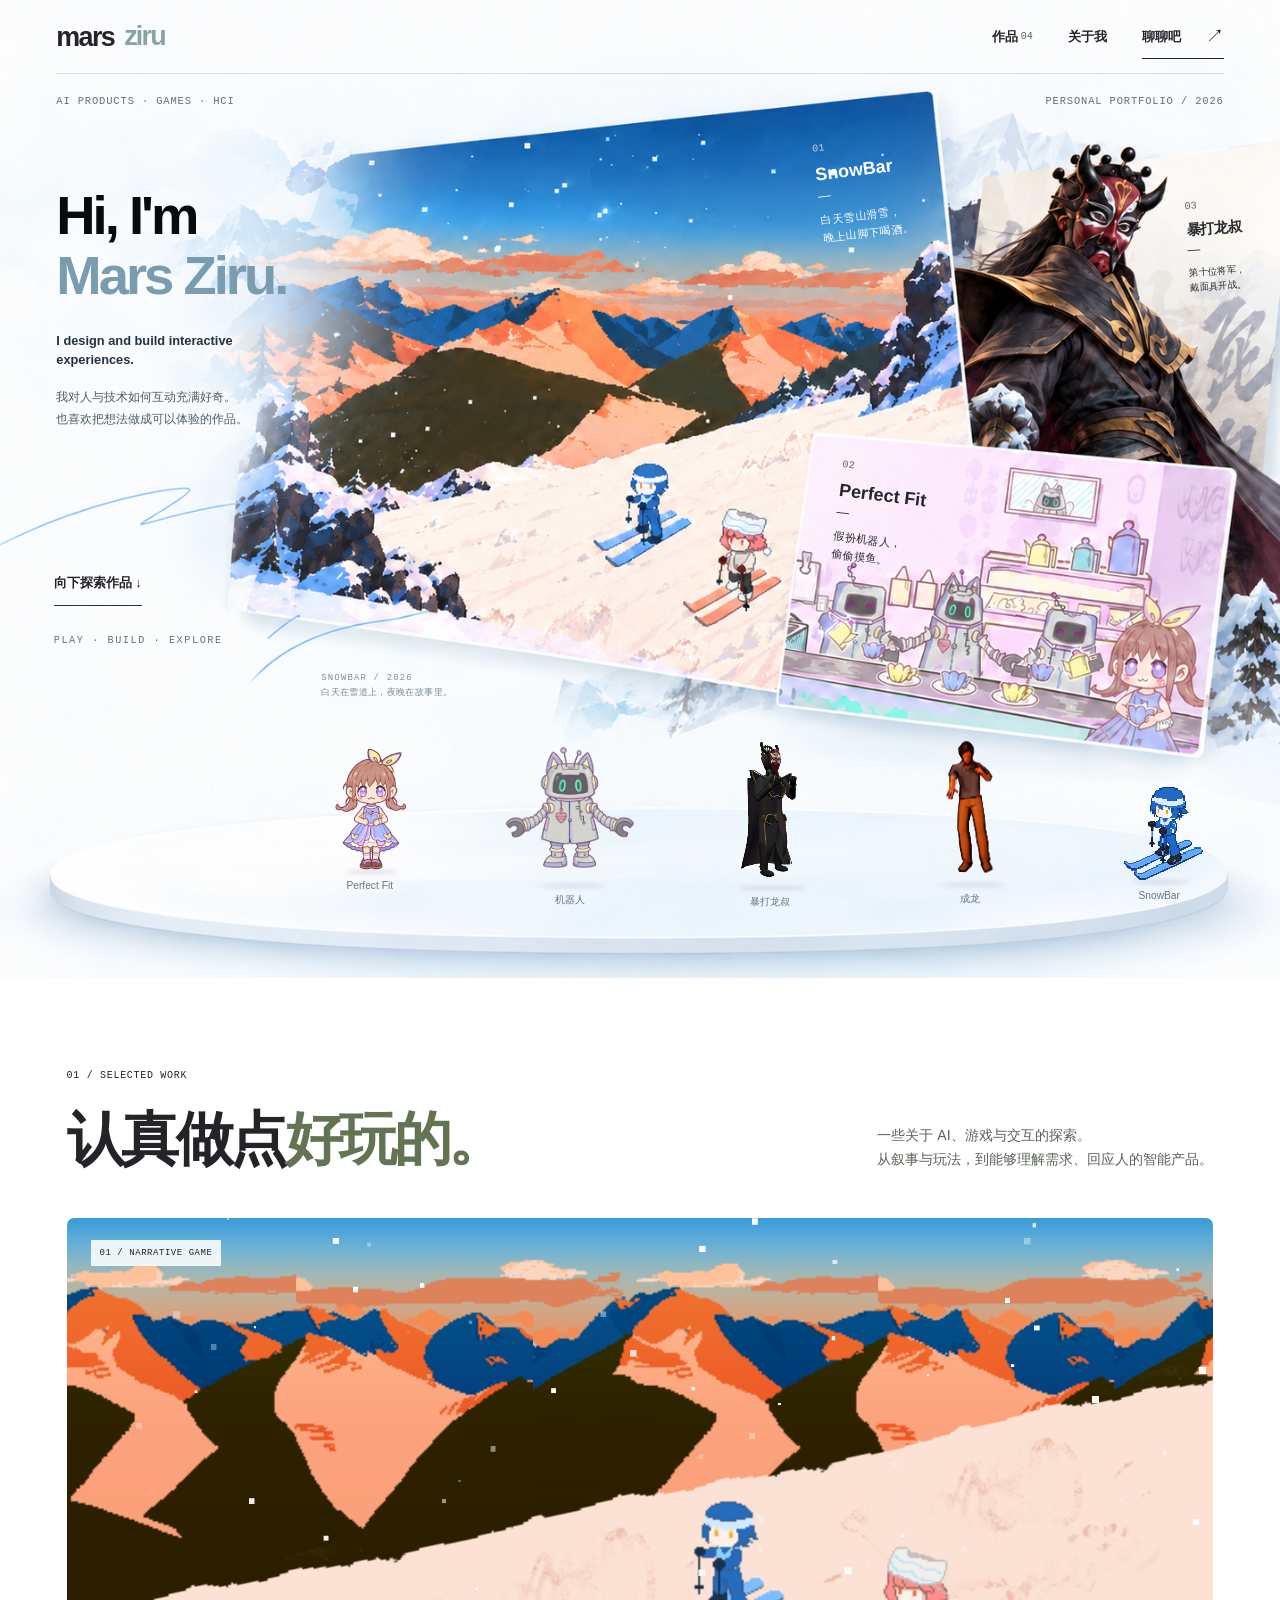
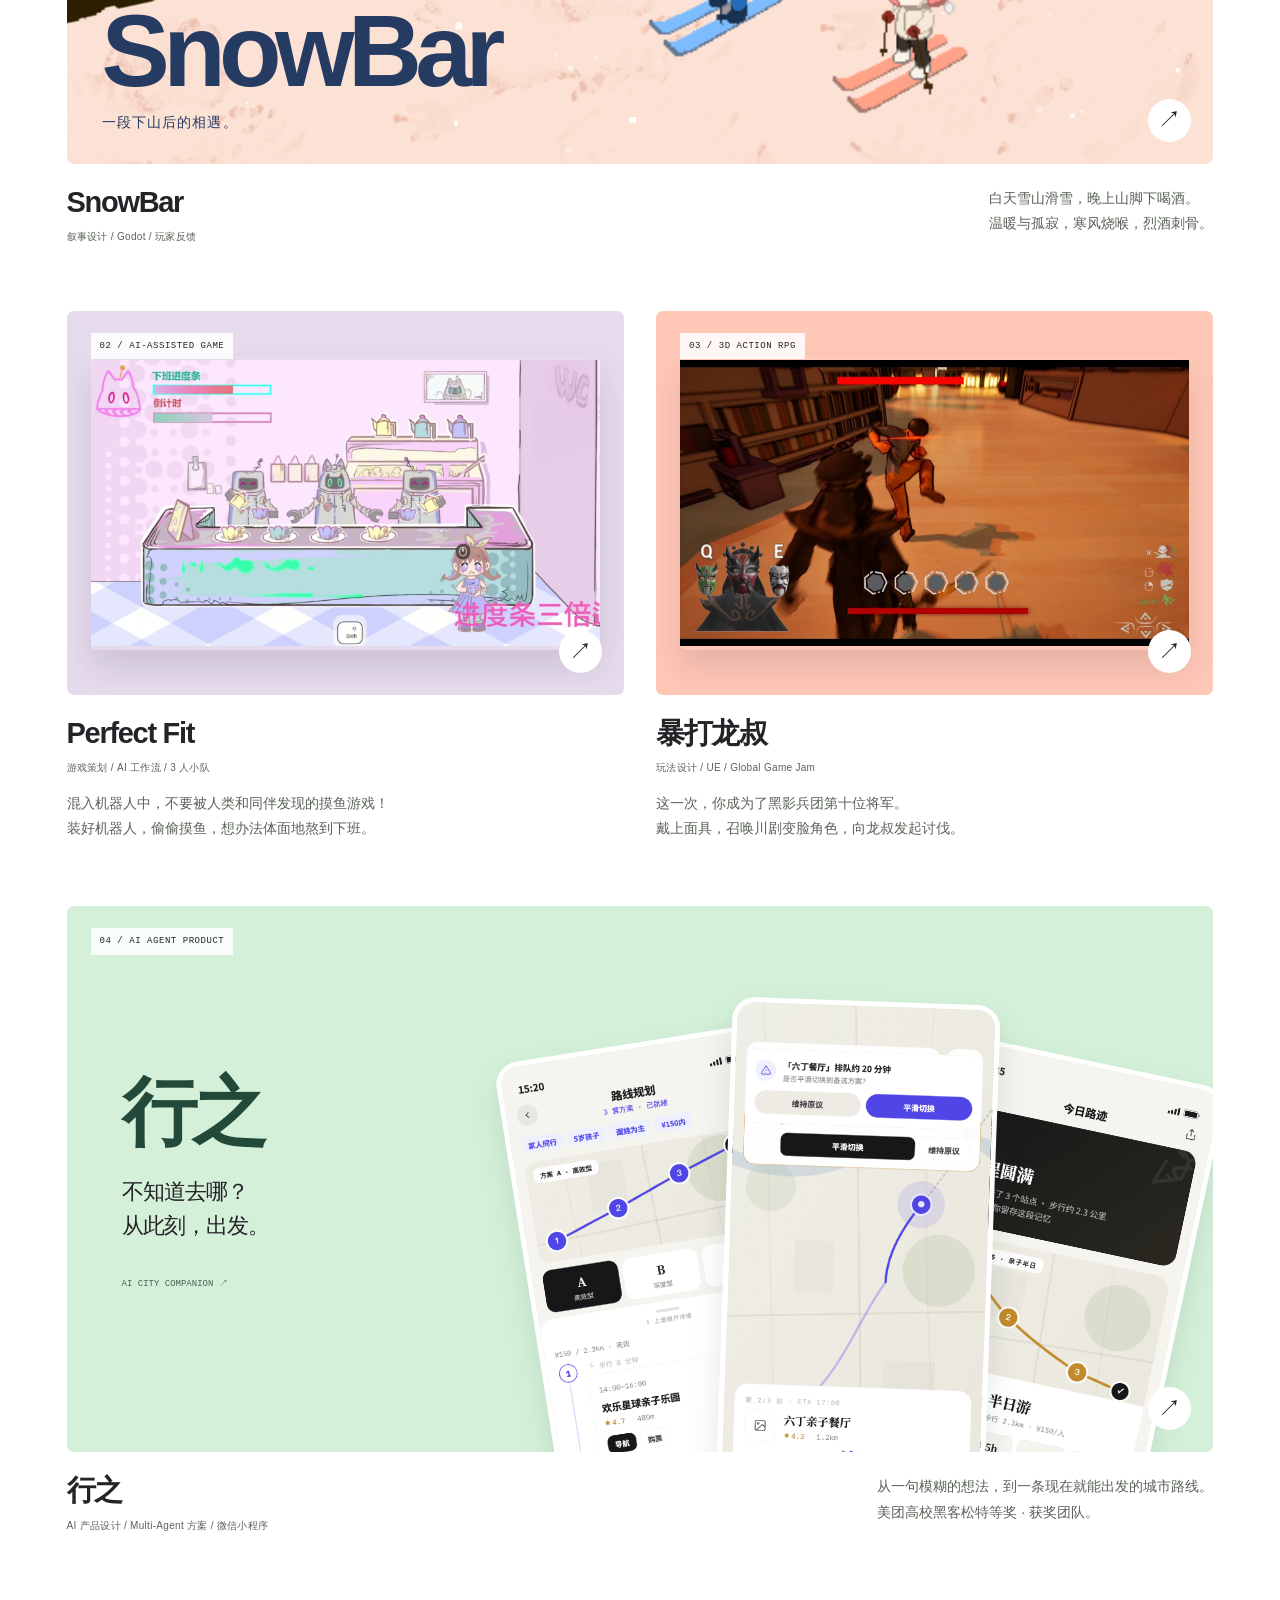
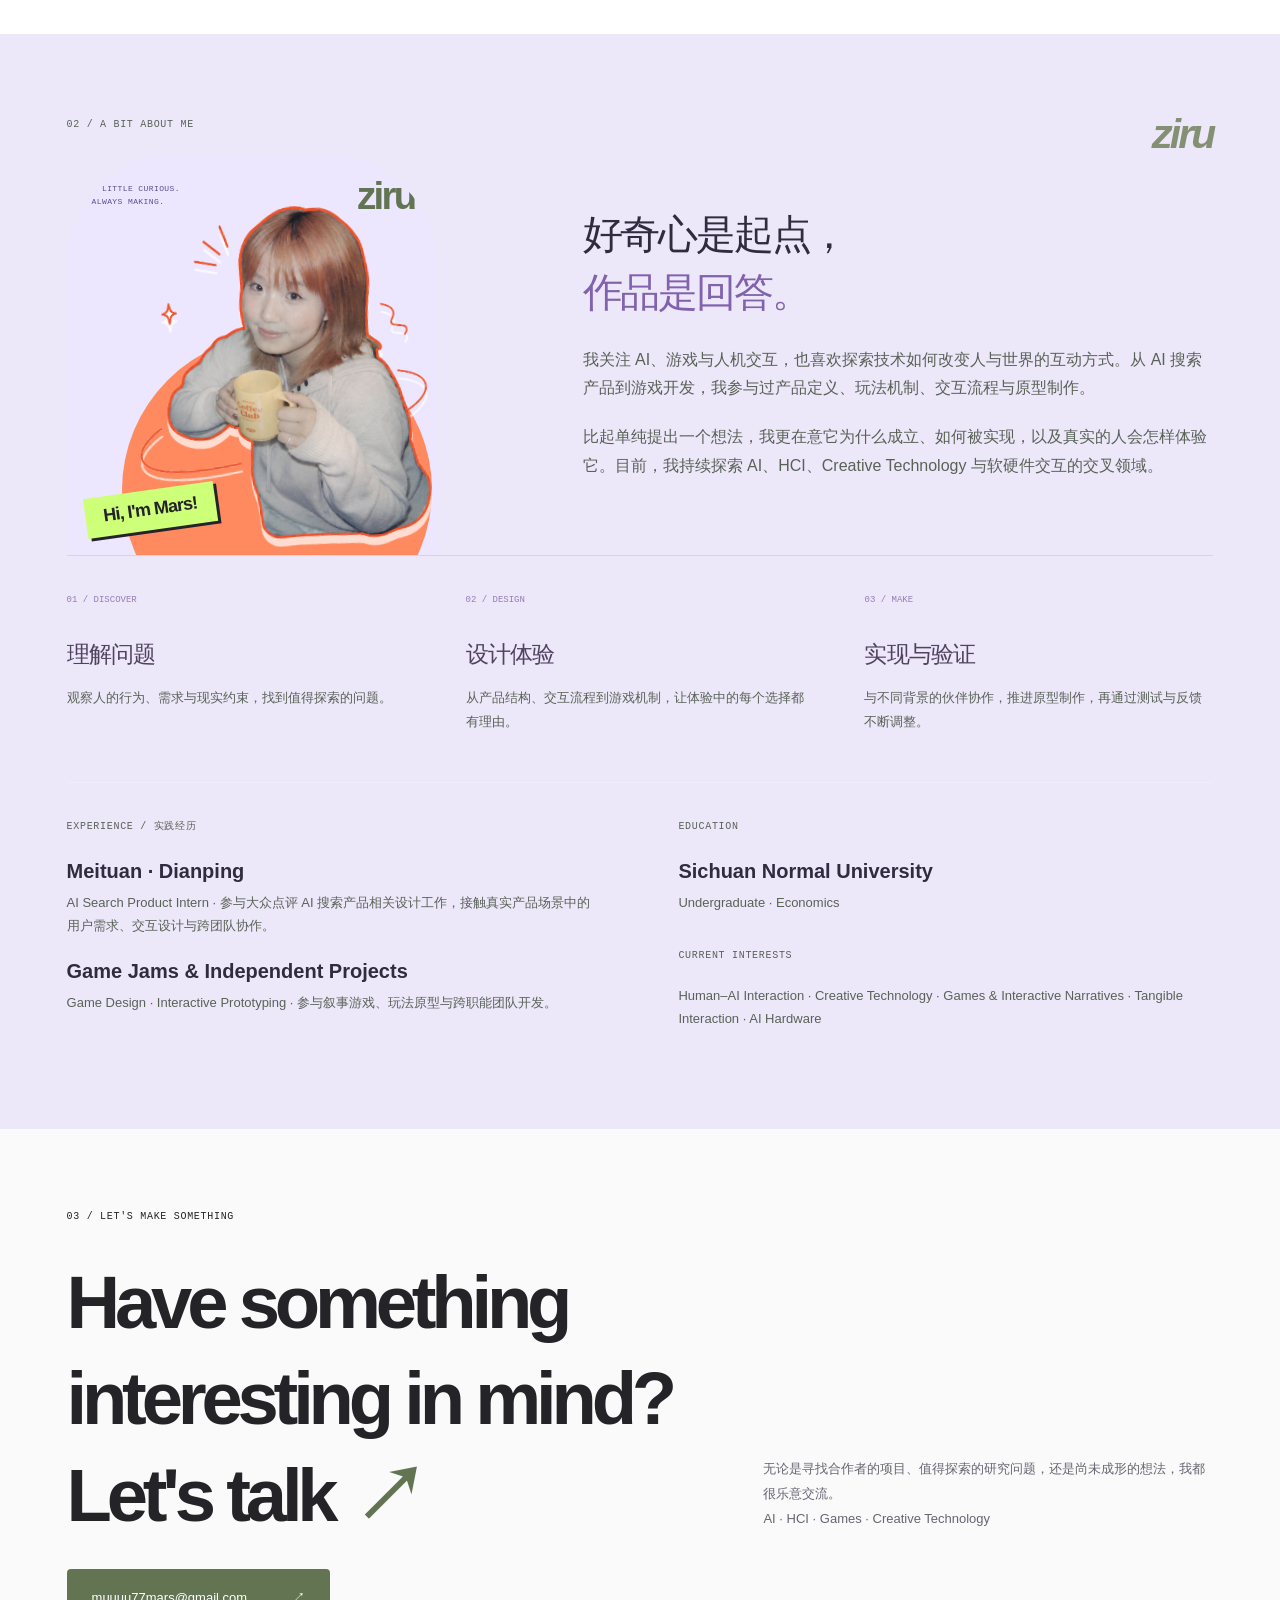
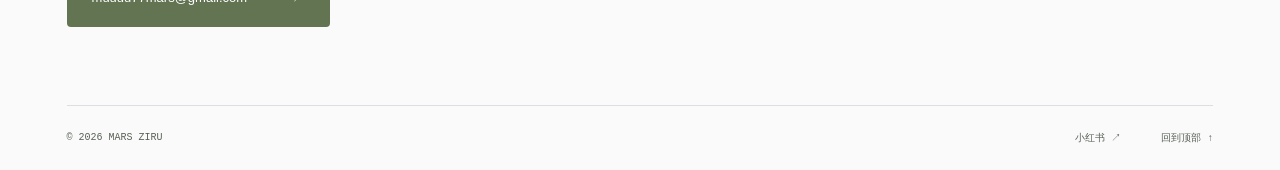
==== commit 233617c7: "Give homepage cover copy more breathing room" ====
--- a/figma1.html
+++ b/figma1.html
@@ -8,11 +8,11 @@
 <section class="reference-scene" aria-labelledby="intro-title">
 <img class="reference-art" src="assets/cover/reference-scene.png" alt="像素雪山、川剧面具将军与手绘机器人餐厅组成的作品封面" fetchpriority="high">
 <div class="reference-topline"><span>AI PRODUCTS · GAMES · HCI</span><span>PERSONAL PORTFOLIO / 2026</span></div>
-<div class="reference-copy"><h1 id="intro-title">Hi, I'm<br><span>Mars Ziru.</span></h1><p class="hero-english">I design and build interactive experiences.</p><p>我对人与技术如何互动充满好奇。<br>从 AI 产品到游戏与交互，我喜欢提出问题、探索机制，<br>再把想法变成可以真实体验的作品。</p></div>
+<div class="reference-copy"><h1 id="intro-title">Hi, I'm<br><span>Mars Ziru.</span></h1><p class="hero-english">I design and build interactive experiences.</p><p>我对人与技术如何互动充满好奇。<br>也喜欢把想法做成可以体验的作品。</p></div>
 <div class="reference-scroll"><strong>向下探索作品 ↓</strong><span>PLAY · BUILD · EXPLORE</span></div>
 <div class="reference-caption ref-snow"><small>01</small><h2>SnowBar</h2><span class="caption-dash">—</span><p>白天雪山滑雪，<br>晚上山脚下喝酒。</p></div>
-<div class="reference-caption ref-mask"><small>03</small><h2>暴打龙叔</h2><span class="caption-dash">—</span><p>穿越《成龙历险记》，<br>成为黑影兵团第十位将军。</p></div>
-<div class="reference-caption ref-fit"><small>02</small><h2>Perfect Fit</h2><span class="caption-dash">—</span><p>混入机器人中，<br>偷偷摸鱼，别被发现！</p></div>
+<div class="reference-caption ref-mask"><small>03</small><h2>暴打龙叔</h2><span class="caption-dash">—</span><p>第十位将军，<br>戴面具开战。</p></div>
+<div class="reference-caption ref-fit"><small>02</small><h2>Perfect Fit</h2><span class="caption-dash">—</span><p>假扮机器人，<br>偷偷摸鱼。</p></div>
 <p class="reference-footnote">SNOWBAR / 2026<br><span>白天在雪道上，夜晚在故事里。</span></p>
 <div class="game-stage" aria-label="来自三个游戏的五位角色互动盘子">
 <div class="stage-heading"><span>A LITTLE PLAYGROUND</span><div class="stage-actions"><button type="button" id="pause-cast" aria-pressed="false">歇一会 Ⅱ</button><button type="button" id="rotate-cast">打个招呼 ↗</button><button type="button" id="reset-cast">归位 ↺</button></div></div>
--- a/reference.css
+++ b/reference.css
@@ -22,3 +22,12 @@
 @media (max-width:600px){.reference-scene{height:clamp(880px,calc(400px + 100vw),1000px)}.home .reference-scene>.game-stage{top:calc(185px + 85vw);bottom:auto;height:170px}.reference-scene .stage-tip{bottom:-58px;right:0}.reference-scene .stage-heading{top:auto;bottom:-116px;left:0;right:0;justify-content:center}.reference-scene .stage-actions{opacity:1}.reference-scene .stage-actions button{min-height:36px;font-size:10px}.reference-scene .cast-speech{top:12px}}
 .home .intro-visual .portrait-star{font-size:clamp(30px,3vw,42px);font-weight:850;letter-spacing:-.07em;top:22px;right:22px}
 @media(max-width:600px){.home .intro-visual .portrait-star{font-size:31px;top:20px;right:18px}}
+
+/* Give the cover copy its own reading space after the expanded portfolio text. */
+.reference-copy{left:4.4%;top:19%;width:min(35cqw,460px);max-width:calc(100% - 8.8%)}
+.reference-copy h1{font-size:clamp(42px,4.25cqw,62px);line-height:1.1;letter-spacing:-.055em;margin:0}
+.reference-copy h1{margin-bottom:clamp(18px,2cqw,28px)}
+.reference-copy .hero-english{font-size:clamp(12px,1cqw,15px);font-weight:650;line-height:1.5;color:#243240;margin:0 0 18px;max-width:33ch}
+.reference-copy p:not(.hero-english){font-size:clamp(12px,.95cqw,14px);line-height:1.8;color:#4e5c66;max-width:28em;margin:0}
+@media(max-width:900px){.reference-copy{left:5%;top:130px;width:min(43vw,390px)}.reference-copy h1{font-size:clamp(43px,5vw,55px)}}
+@media(max-width:600px){.reference-copy{left:22px;top:132px;width:calc(100% - 44px);max-width:350px}.reference-copy h1{font-size:clamp(39px,10vw,46px);margin-bottom:15px}.reference-copy .hero-english{max-width:25ch;margin-bottom:13px}.reference-copy p:not(.hero-english){font-size:13px;line-height:1.65;max-width:27ch}.reference-copy p br{display:none}.reference-scroll{top:390px}}
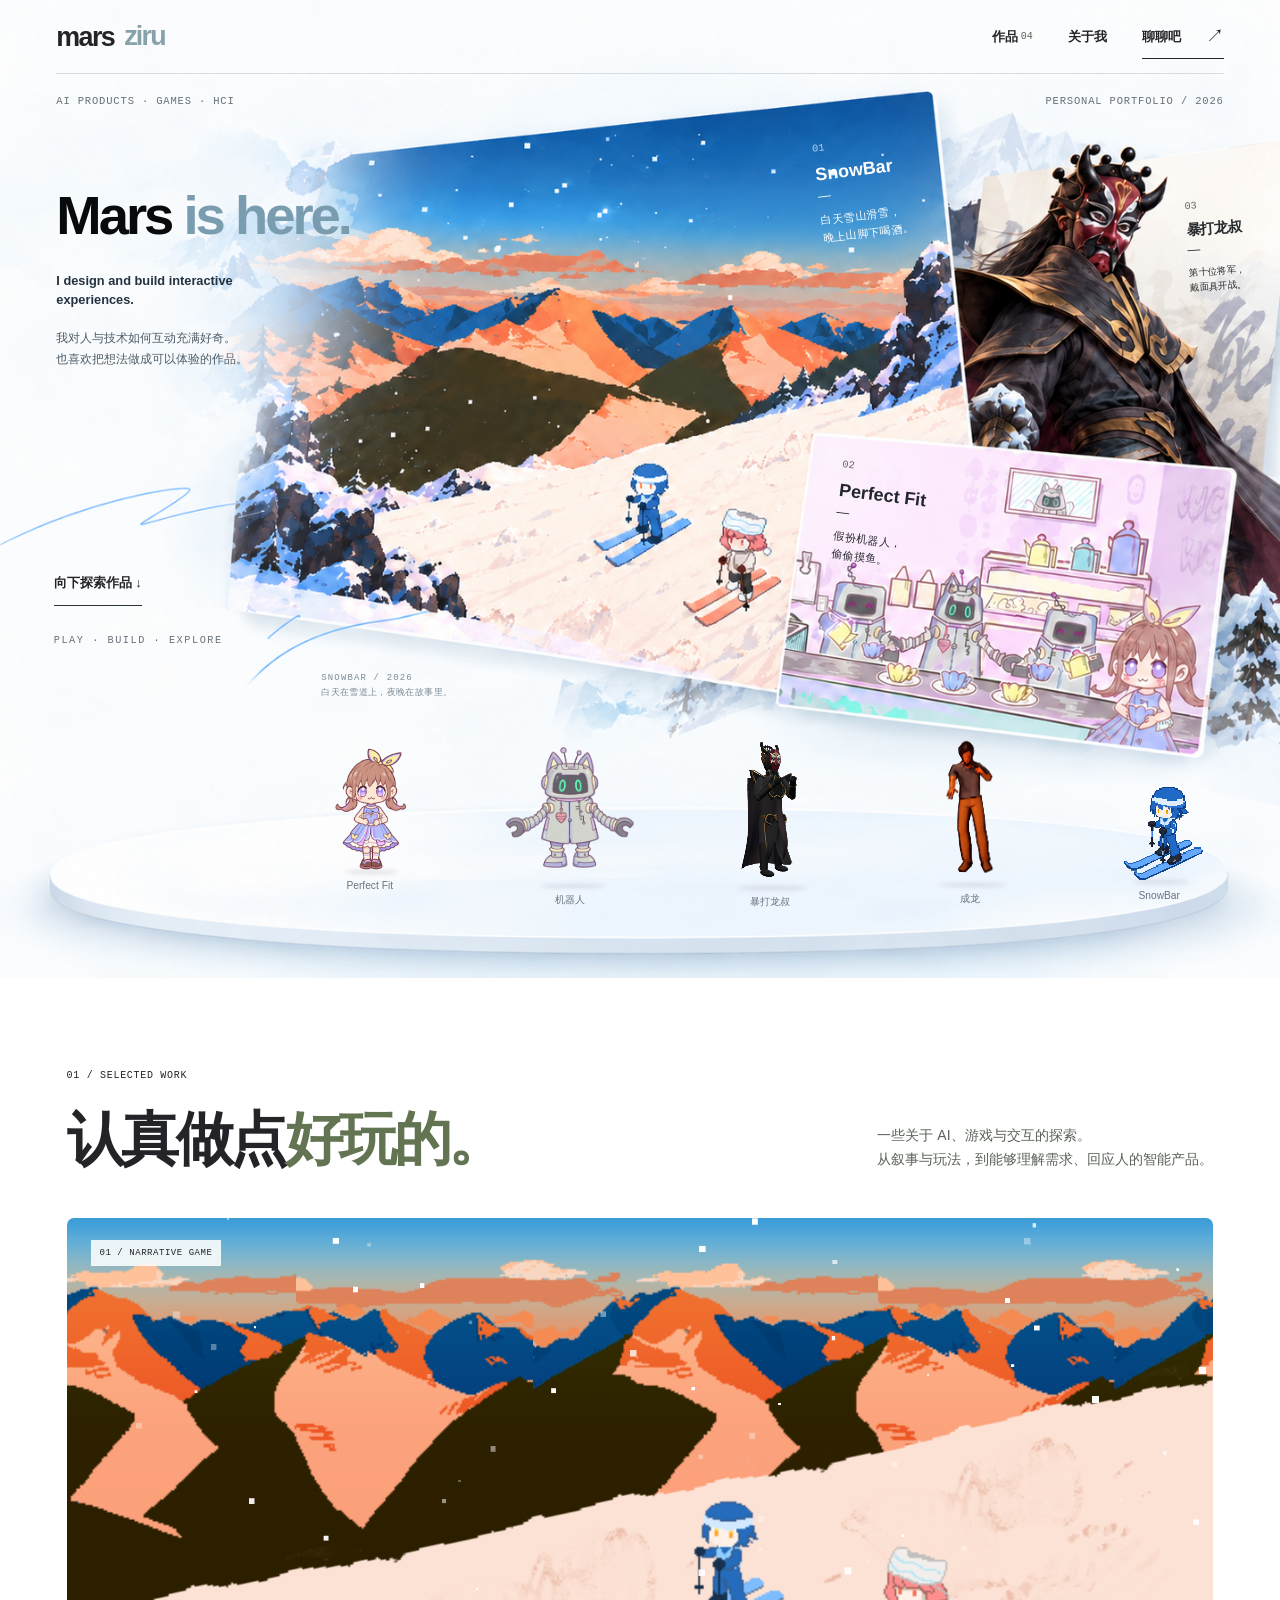
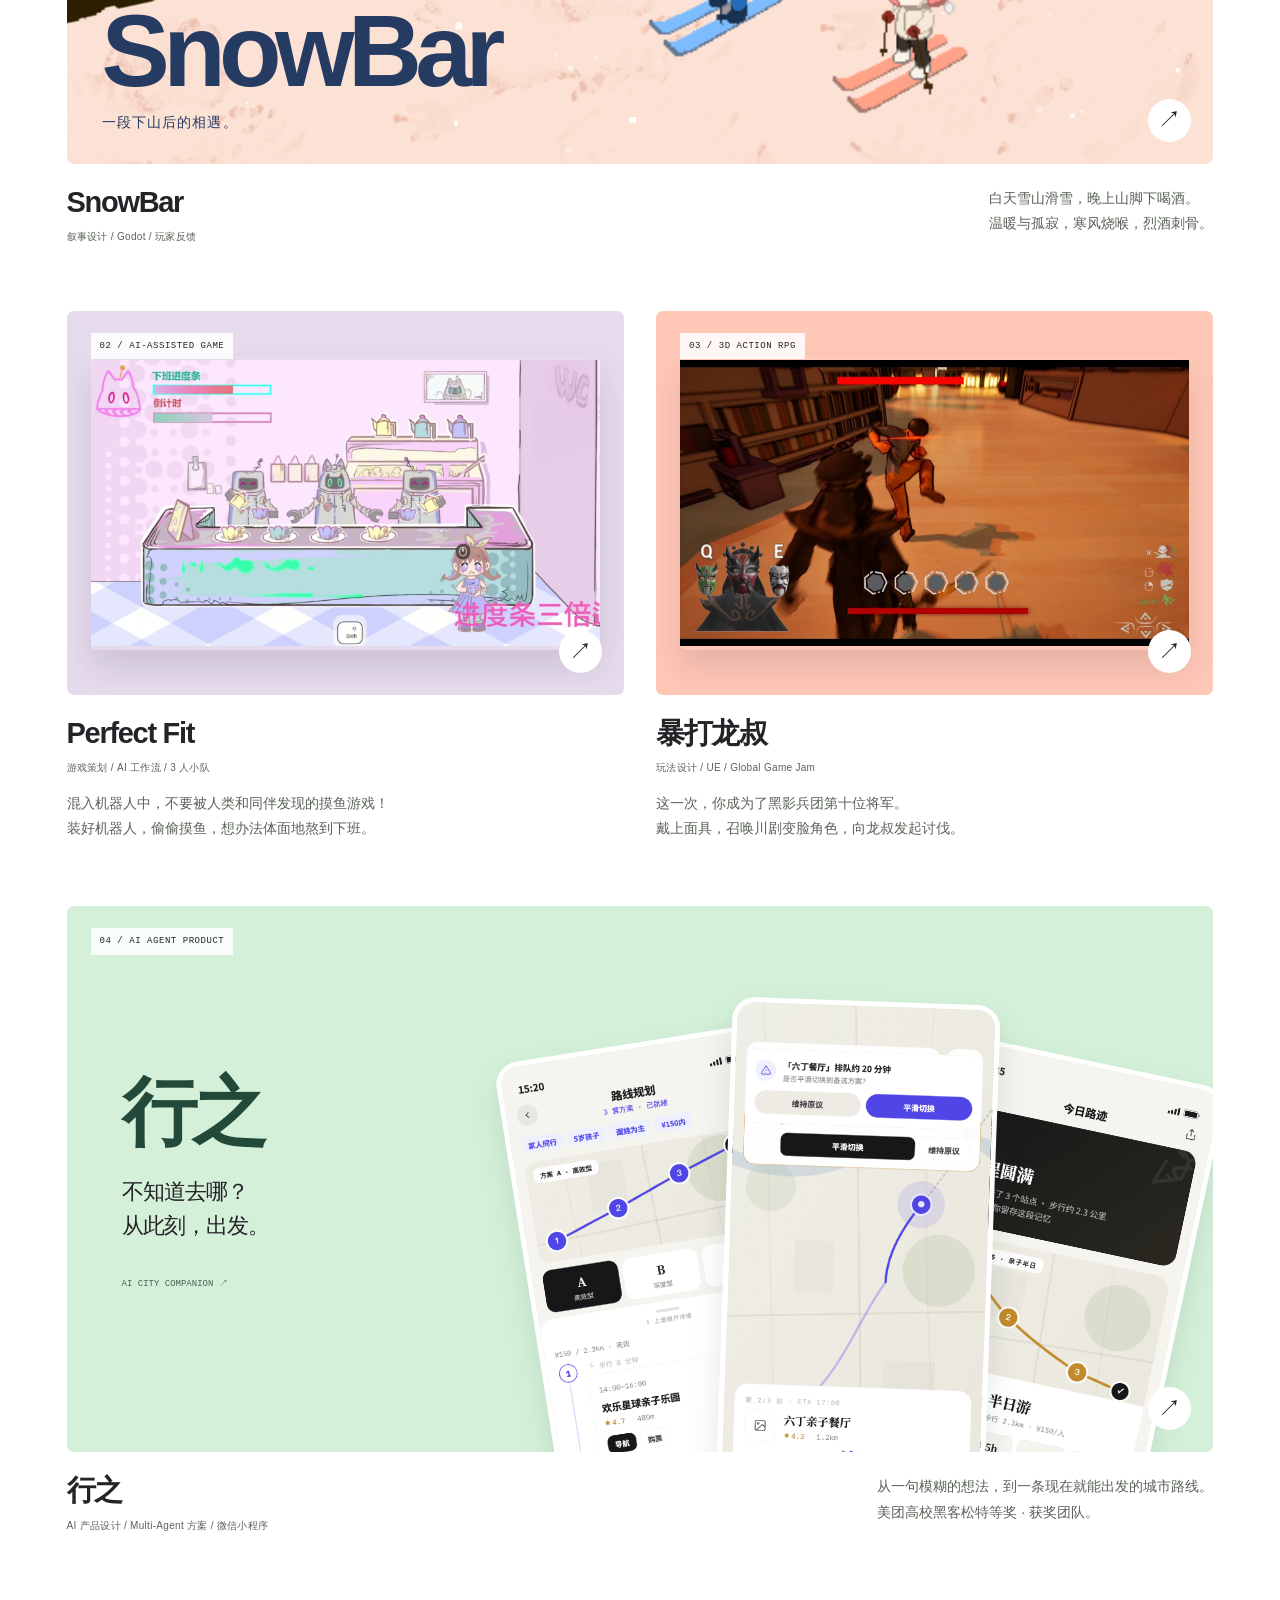
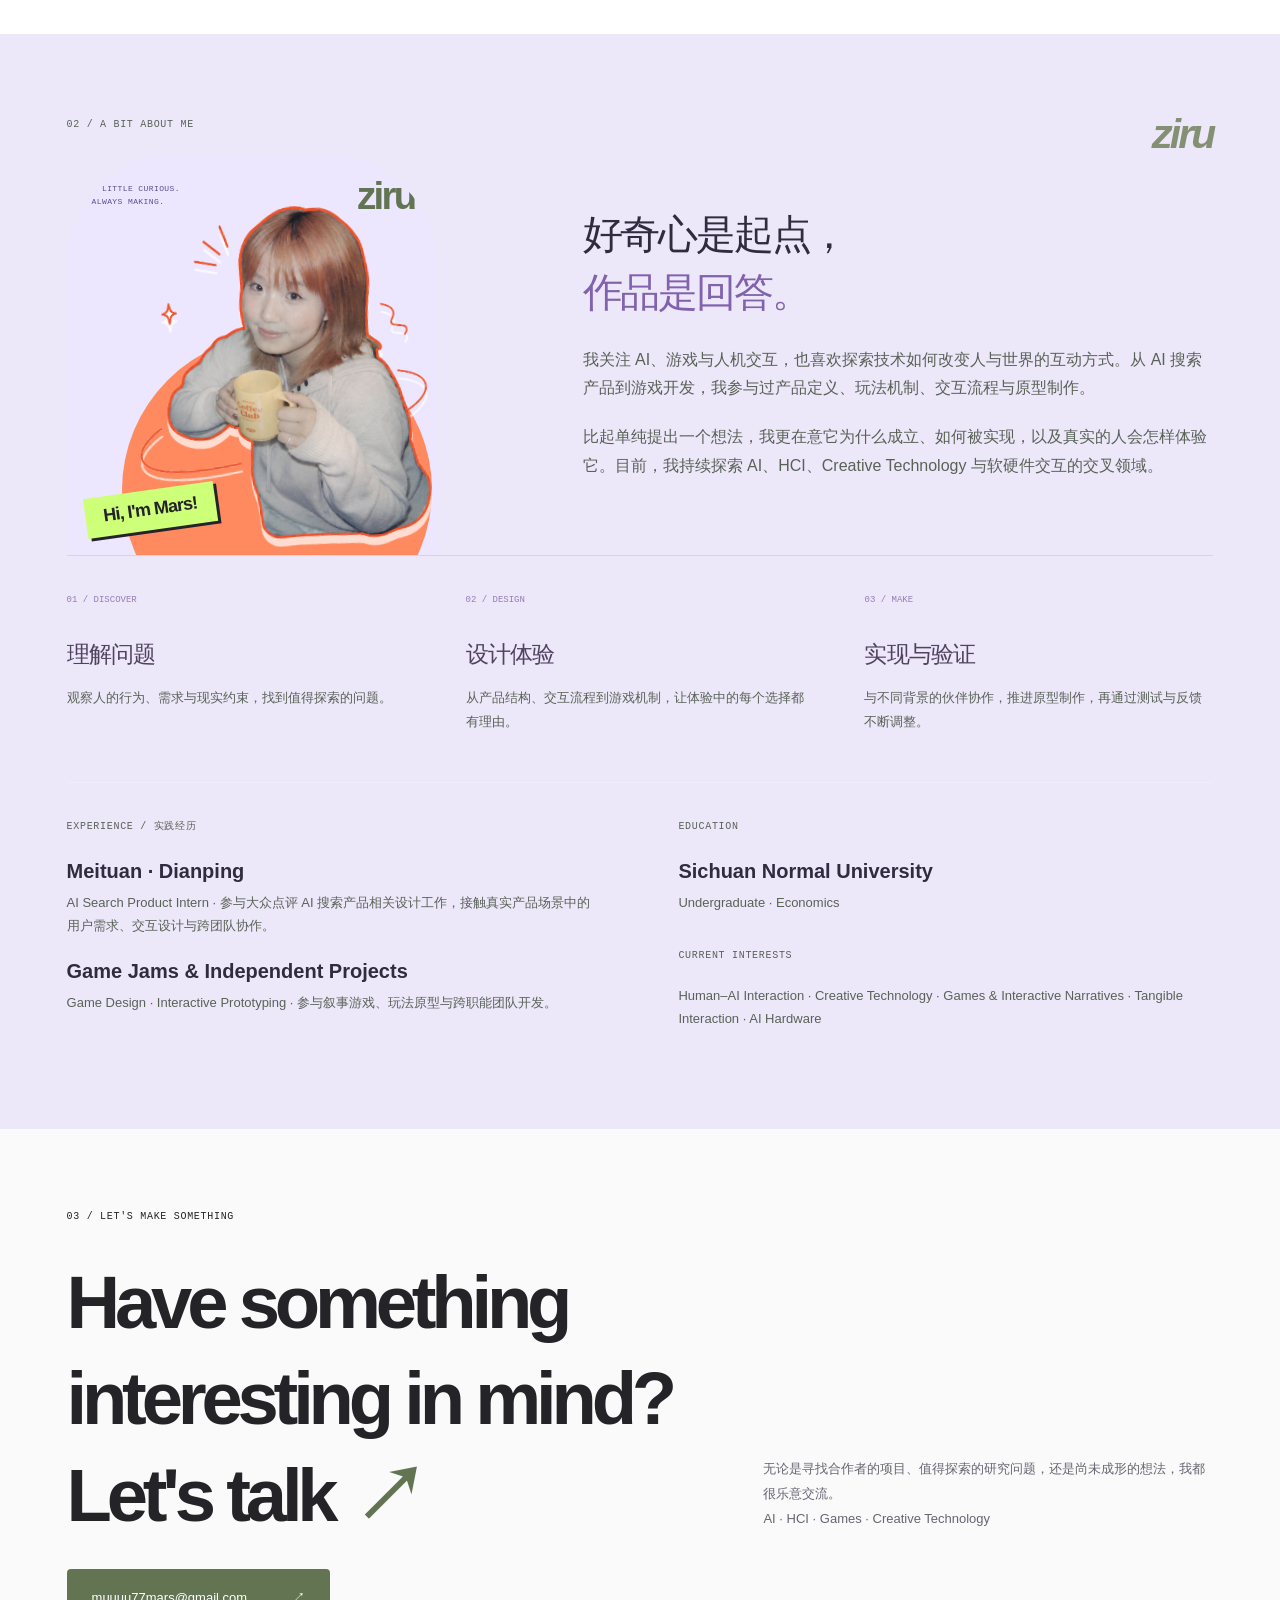
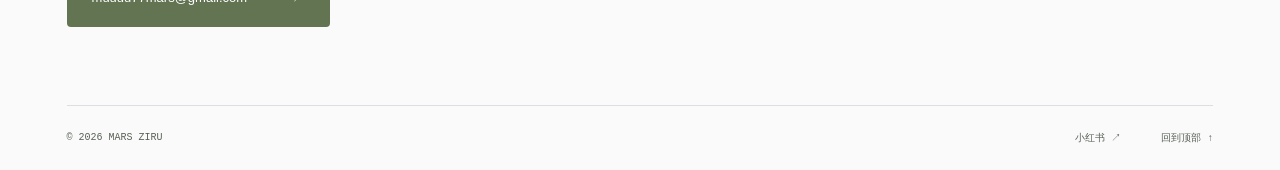
==== commit adf754ff: "Use Mars is here as cover headline" ====
--- a/figma1.html
+++ b/figma1.html
@@ -8,7 +8,7 @@
 <section class="reference-scene" aria-labelledby="intro-title">
 <img class="reference-art" src="assets/cover/reference-scene.png" alt="像素雪山、川剧面具将军与手绘机器人餐厅组成的作品封面" fetchpriority="high">
 <div class="reference-topline"><span>AI PRODUCTS · GAMES · HCI</span><span>PERSONAL PORTFOLIO / 2026</span></div>
-<div class="reference-copy"><h1 id="intro-title">Hi, I'm<br><span>Mars Ziru.</span></h1><p class="hero-english">I design and build interactive experiences.</p><p>我对人与技术如何互动充满好奇。<br>也喜欢把想法做成可以体验的作品。</p></div>
+<div class="reference-copy"><h1 id="intro-title">Mars <span>is here.</span></h1><p class="hero-english">I design and build interactive experiences.</p><p>我对人与技术如何互动充满好奇。<br>也喜欢把想法做成可以体验的作品。</p></div>
 <div class="reference-scroll"><strong>向下探索作品 ↓</strong><span>PLAY · BUILD · EXPLORE</span></div>
 <div class="reference-caption ref-snow"><small>01</small><h2>SnowBar</h2><span class="caption-dash">—</span><p>白天雪山滑雪，<br>晚上山脚下喝酒。</p></div>
 <div class="reference-caption ref-mask"><small>03</small><h2>暴打龙叔</h2><span class="caption-dash">—</span><p>第十位将军，<br>戴面具开战。</p></div>
--- a/reference.css
+++ b/reference.css
@@ -31,3 +31,5 @@
 .reference-copy p:not(.hero-english){font-size:clamp(12px,.95cqw,14px);line-height:1.8;color:#4e5c66;max-width:28em;margin:0}
 @media(max-width:900px){.reference-copy{left:5%;top:130px;width:min(43vw,390px)}.reference-copy h1{font-size:clamp(43px,5vw,55px)}}
 @media(max-width:600px){.reference-copy{left:22px;top:132px;width:calc(100% - 44px);max-width:350px}.reference-copy h1{font-size:clamp(39px,10vw,46px);margin-bottom:15px}.reference-copy .hero-english{max-width:25ch;margin-bottom:13px}.reference-copy p:not(.hero-english){font-size:13px;line-height:1.65;max-width:27ch}.reference-copy p br{display:none}.reference-scroll{top:390px}}
+
+@media(max-width:600px){.reference-copy h1{font-size:clamp(34px,9vw,44px)}}
